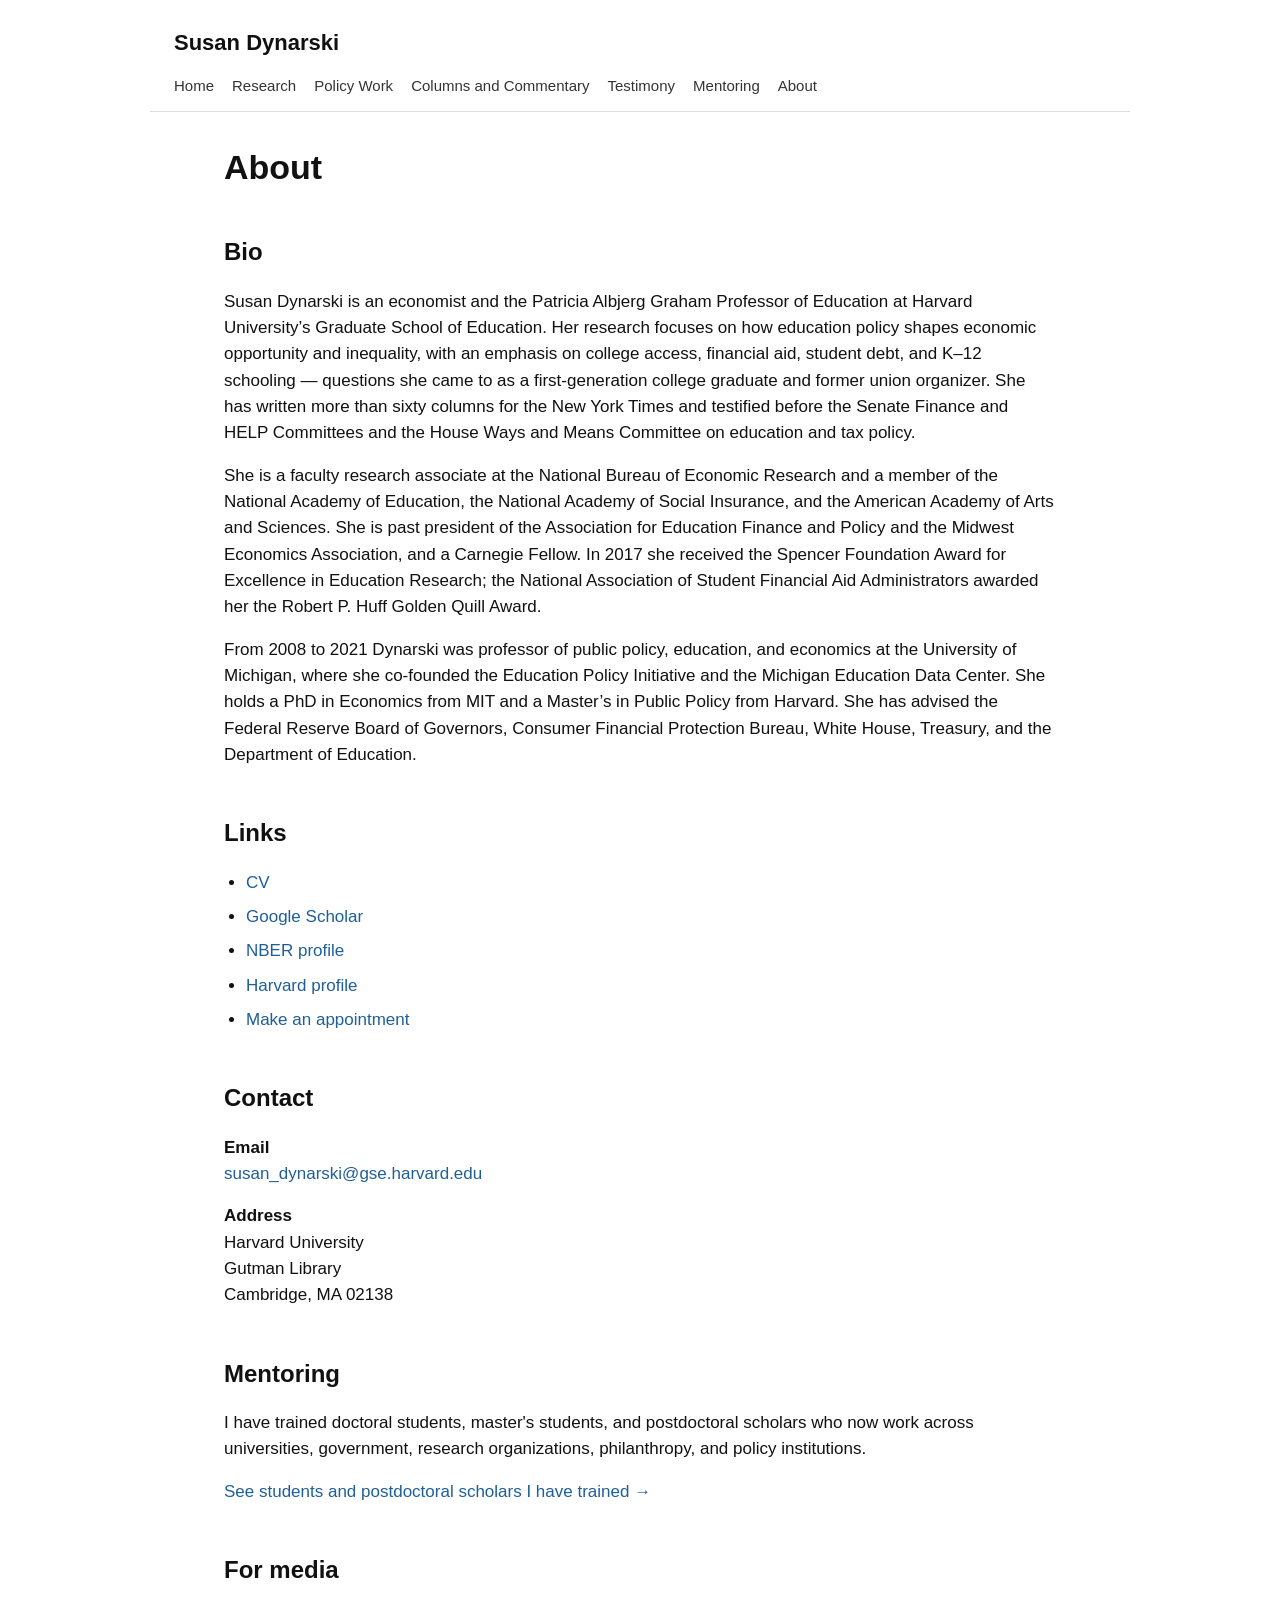
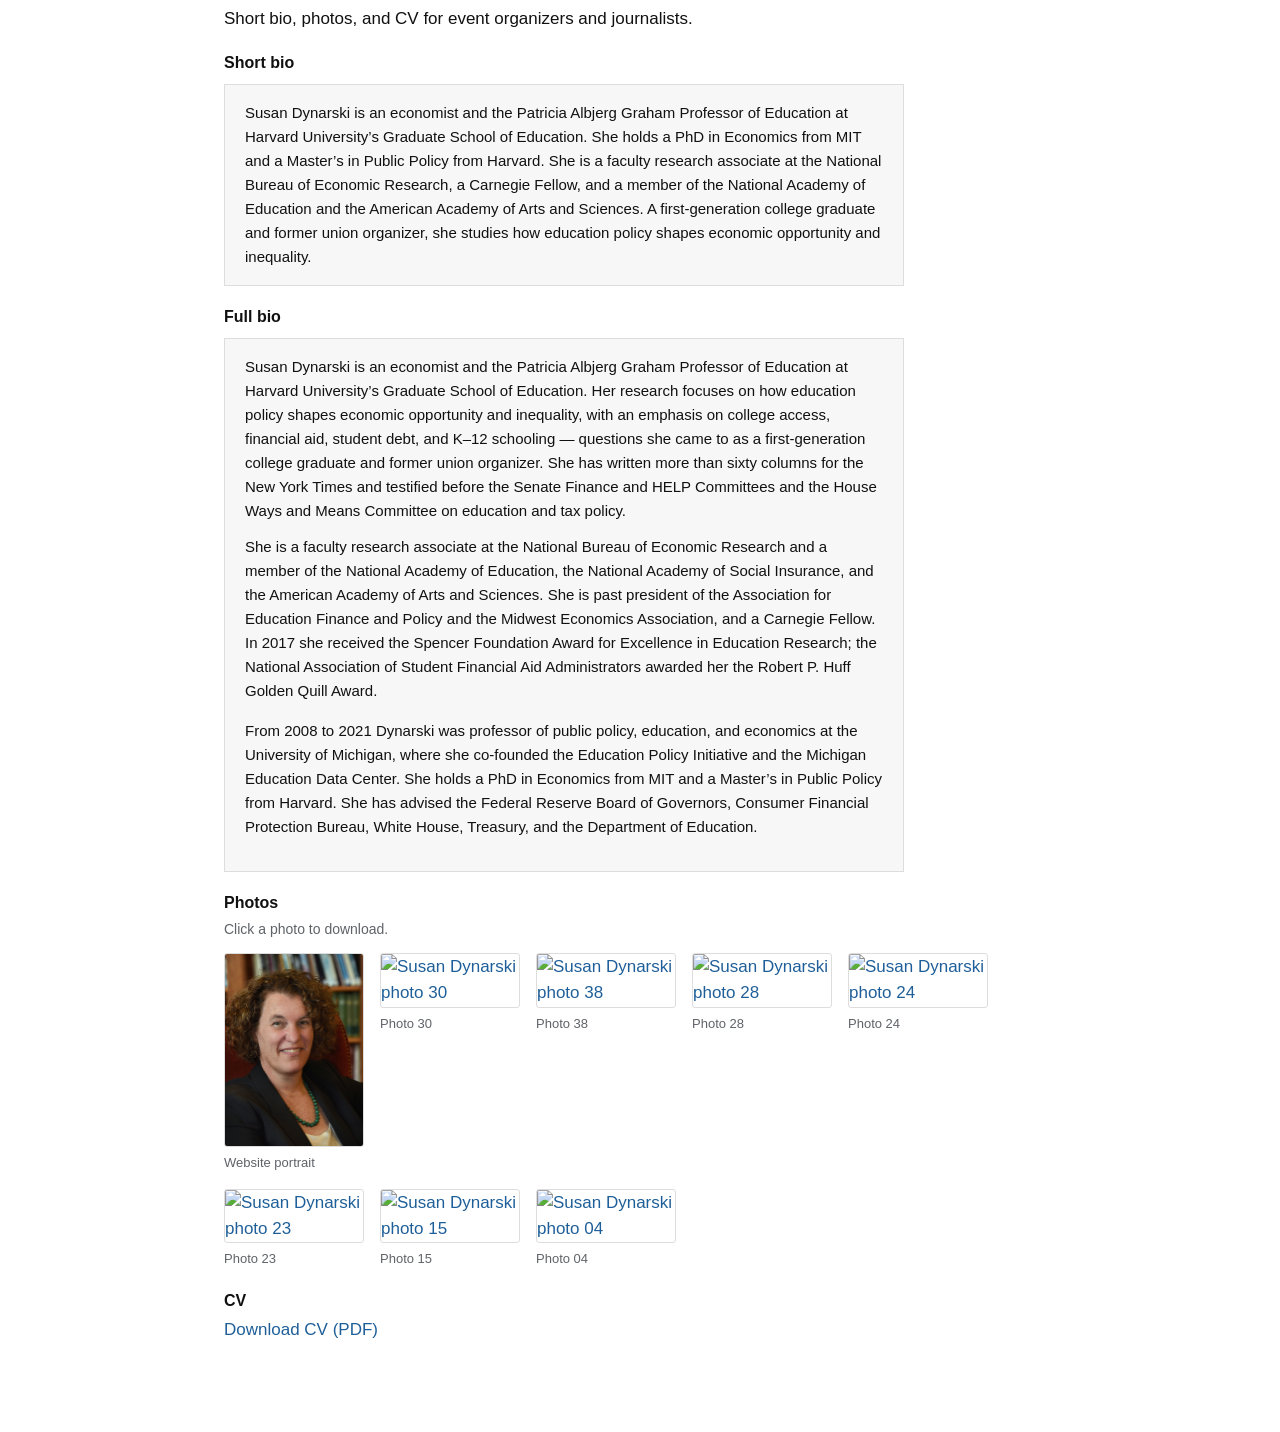
==== about.html @ 1b0fb001 "Add files via upload" ====
<!DOCTYPE html>
<html lang="en">
<head>
<meta charset="utf-8"/>
<meta content="width=device-width, initial-scale=1" name="viewport"/>
<title>About | Susan Dynarski</title>
<link href="assets/css/styles.css" rel="stylesheet"/>
<style>
.bio-box {
  background: var(--soft, #f7f7f7);
  border: 1px solid var(--border, #ddd);
  padding: 16px 20px;
  font-size: 15px;
  line-height: 1.6;
  max-width: 680px;
  margin: 10px 0 0;
}
.photo-grid {
  display: flex;
  flex-wrap: wrap;
  gap: 16px;
  margin-top: 12px;
}
.photo-item {
  display: flex;
  flex-direction: column;
  align-items: flex-start;
  gap: 6px;
}
.photo-item a img {
  display: block;
  width: 140px;
  border: 1px solid var(--border, #ddd);
  border-radius: 3px;
}
.photo-item a img:hover { opacity: .85; }
.photo-caption {
  font-size: 13px;
  color: var(--muted, #5f6368);
}
</style>
</head>
<body>
<header class="site-header">
<div class="site-title"><a href="index.html">Susan Dynarski</a></div>
<nav aria-label="Main navigation" class="site-nav">
<a href="index.html">Home</a>
<a href="research.html">Research</a>
<a href="policy-work.html">Policy Work</a>
<a href="columns-commentary.html">Columns and Commentary</a>
<a href="testimony.html">Testimony</a>
<a href="mentoring.html">Mentoring</a>
<a href="about.html">About</a>
</nav>
</header>
<main class="page-content">
<header class="page-header">
<h1>About</h1>
</header>

<section class="about-block">
<h2>Bio</h2>
<p>Susan Dynarski is an economist and the Patricia Albjerg Graham Professor of Education at Harvard University&#8217;s Graduate School of Education. Her research focuses on how education policy shapes economic opportunity and inequality, with an emphasis on college access, financial aid, student debt, and K&#8211;12 schooling &#8212; questions she came to as a first-generation college graduate and former union organizer. She has written more than sixty columns for the New York Times and testified before the Senate Finance and HELP Committees and the House Ways and Means Committee on education and tax policy.</p>
<p>She is a faculty research associate at the National Bureau of Economic Research and a member of the National Academy of Education, the National Academy of Social Insurance, and the American Academy of Arts and Sciences. She is past president of the Association for Education Finance and Policy and the Midwest Economics Association, and a Carnegie Fellow. In 2017 she received the Spencer Foundation Award for Excellence in Education Research; the National Association of Student Financial Aid Administrators awarded her the Robert P. Huff Golden Quill Award.</p>
<p>From 2008 to 2021 Dynarski was professor of public policy, education, and economics at the University of Michigan, where she co-founded the Education Policy Initiative and the Michigan Education Data Center. She holds a PhD in Economics from MIT and a Master&#8217;s in Public Policy from Harvard. She has advised the Federal Reserve Board of Governors, Consumer Financial Protection Bureau, White House, Treasury, and the Department of Education.</p>
</section>

<section class="about-block">
<h2>Links</h2>
<ul class="link-list">
<li><a href="https://drive.google.com/file/d/1HPMUhIBD-CAKgwLNjorE9fPvN6MfXBRu/view?usp=sharing">CV</a></li>
<li><a href="https://scholar.google.com/citations?user=nLR_FUYAAAAJ&amp;hl=en">Google Scholar</a></li>
<li><a href="https://www.nber.org/people/susan_dynarski">NBER profile</a></li>
<li><a href="https://www.gse.harvard.edu/directory/faculty/susan-dynarski">Harvard profile</a></li>
<li><a href="https://calendly.com/prof_susan_dynarski">Make an appointment</a></li>
</ul>
</section>

<section class="about-block">
<h2>Contact</h2>
<p><strong>Email</strong><br/>
<a href="mailto:susan_dynarski@gse.harvard.edu">susan_dynarski@gse.harvard.edu</a></p>
<p><strong>Address</strong><br/>
Harvard University<br/>
Gutman Library<br/>
Cambridge, MA 02138</p>
</section>

<section class="about-block">
<h2>Mentoring</h2>
<p>I have trained doctoral students, master's students, and postdoctoral scholars who now work across universities, government, research organizations, philanthropy, and policy institutions.</p>
<p><a href="mentoring.html">See students and postdoctoral scholars I have trained →</a></p>
</section>

<section class="about-block">
<h2>For media</h2>
<p>Short bio, photos, and CV for event organizers and journalists.</p>

<h3 style="font-size: 16px; margin: 20px 0 6px;">Short bio</h3>
<div class="bio-box">Susan Dynarski is an economist and the Patricia Albjerg Graham Professor of Education at Harvard University&#8217;s Graduate School of Education. She holds a PhD in Economics from MIT and a Master&#8217;s in Public Policy from Harvard. She is a faculty research associate at the National Bureau of Economic Research, a Carnegie Fellow, and a member of the National Academy of Education and the American Academy of Arts and Sciences. A first-generation college graduate and former union organizer, she studies how education policy shapes economic opportunity and inequality.</div>

<h3 style="font-size: 16px; margin: 20px 0 6px;">Full bio</h3>
<div class="bio-box"><p style="margin:0 0 12px">Susan Dynarski is an economist and the Patricia Albjerg Graham Professor of Education at Harvard University&#8217;s Graduate School of Education. Her research focuses on how education policy shapes economic opportunity and inequality, with an emphasis on college access, financial aid, student debt, and K&#8211;12 schooling &#8212; questions she came to as a first-generation college graduate and former union organizer. She has written more than sixty columns for the New York Times and testified before the Senate Finance and HELP Committees and the House Ways and Means Committee on education and tax policy.</p>
<p>She is a faculty research associate at the National Bureau of Economic Research and a member of the National Academy of Education, the National Academy of Social Insurance, and the American Academy of Arts and Sciences. She is past president of the Association for Education Finance and Policy and the Midwest Economics Association, and a Carnegie Fellow. In 2017 she received the Spencer Foundation Award for Excellence in Education Research; the National Association of Student Financial Aid Administrators awarded her the Robert P. Huff Golden Quill Award.</p>
<p>From 2008 to 2021 Dynarski was professor of public policy, education, and economics at the University of Michigan, where she co-founded the Education Policy Initiative and the Michigan Education Data Center. She holds a PhD in Economics from MIT and a Master&#8217;s in Public Policy from Harvard. She has advised the Federal Reserve Board of Governors, Consumer Financial Protection Bureau, White House, Treasury, and the Department of Education.</p></div>

<h3 style="font-size: 16px; margin: 20px 0 6px;">Photos</h3>
<p style="font-size: 14px; color: var(--muted, #5f6368); margin-bottom: 12px;">Click a photo to download.</p>
<div class="photo-grid">
<div class="photo-item">
  <a href="susan-dynarski-portrait.jpg" download="susan-dynarski-portrait.jpg">
    <img src="susan-dynarski-portrait.jpg" alt="Susan Dynarski portrait"/>
  </a>
  <span class="photo-caption">Website portrait</span>
</div>
<div class="photo-item">
  <a href="assets/photos/Prof.Susan%20Dynarski%20-%2030.jpg" download="Prof.Susan Dynarski - 30.jpg">
    <img src="assets/photos/Prof.Susan%20Dynarski%20-%2030.jpg" alt="Susan Dynarski photo 30"/>
  </a>
  <span class="photo-caption">Photo 30</span>
</div>
<div class="photo-item">
  <a href="assets/photos/Prof.Susan%20Dynarski%20-%2038.jpg" download="Prof.Susan Dynarski - 38.jpg">
    <img src="assets/photos/Prof.Susan%20Dynarski%20-%2038.jpg" alt="Susan Dynarski photo 38"/>
  </a>
  <span class="photo-caption">Photo 38</span>
</div>
<div class="photo-item">
  <a href="assets/photos/Prof.Susan%20Dynarski%20-%2028.jpg" download="Prof.Susan Dynarski - 28.jpg">
    <img src="assets/photos/Prof.Susan%20Dynarski%20-%2028.jpg" alt="Susan Dynarski photo 28"/>
  </a>
  <span class="photo-caption">Photo 28</span>
</div>
<div class="photo-item">
  <a href="assets/photos/Prof.Susan%20Dynarski%20-%2024.jpg" download="Prof.Susan Dynarski - 24.jpg">
    <img src="assets/photos/Prof.Susan%20Dynarski%20-%2024.jpg" alt="Susan Dynarski photo 24"/>
  </a>
  <span class="photo-caption">Photo 24</span>
</div>
<div class="photo-item">
  <a href="assets/photos/Prof.Susan%20Dynarski%20-%2023.jpg" download="Prof.Susan Dynarski - 23.jpg">
    <img src="assets/photos/Prof.Susan%20Dynarski%20-%2023.jpg" alt="Susan Dynarski photo 23"/>
  </a>
  <span class="photo-caption">Photo 23</span>
</div>
<div class="photo-item">
  <a href="assets/photos/Prof.Susan%20Dynarski%20-%2015.jpg" download="Prof.Susan Dynarski - 15.jpg">
    <img src="assets/photos/Prof.Susan%20Dynarski%20-%2015.jpg" alt="Susan Dynarski photo 15"/>
  </a>
  <span class="photo-caption">Photo 15</span>
</div>
<div class="photo-item">
  <a href="assets/photos/Prof.Susan%20Dynarski%20-%2004.jpg" download="Prof.Susan Dynarski - 04.jpg">
    <img src="assets/photos/Prof.Susan%20Dynarski%20-%2004.jpg" alt="Susan Dynarski photo 04"/>
  </a>
  <span class="photo-caption">Photo 04</span>
</div>
</div>

<h3 style="font-size: 16px; margin: 20px 0 6px;">CV</h3>
<p><a href="https://drive.google.com/file/d/1HPMUhIBD-CAKgwLNjorE9fPvN6MfXBRu/view?usp=sharing">Download CV (PDF)</a></p>
</section>

</main>
</body>
</html>
---- assets/css/styles.css ----
:root {
  --text: #111111;
  --muted: #5f6368;
  --link: #1f5f99;
  --border: #dddddd;
  --soft: #f7f7f7;
}
* { box-sizing: border-box; }
body {
  margin: 0;
  color: var(--text);
  font-family: -apple-system, BlinkMacSystemFont, "Segoe UI", Roboto, Helvetica, Arial, sans-serif;
  font-size: 17px;
  line-height: 1.55;
  background: #ffffff;
}
a { color: var(--link); text-decoration: none; }
a:hover, a:focus { text-decoration: underline; }
.site-header {
  max-width: 980px;
  margin: 0 auto;
  padding: 26px 24px 14px;
  border-bottom: 1px solid var(--border);
}
.site-title { font-size: 22px; font-weight: 600; margin-bottom: 14px; }
.site-title a { color: var(--text); }
.site-nav { display: flex; flex-wrap: wrap; gap: 8px 18px; font-size: 15px; }
.site-nav a { color: #333333; }
.page-content {
  max-width: 880px;
  margin: 0 auto;
  padding: 36px 24px 72px;
}
.page-header { margin-bottom: 34px; }
h1 { font-size: 34px; line-height: 1.15; margin: 0 0 14px; font-weight: 650; }
h2 { font-size: 24px; margin: 42px 0 18px; padding-top: 4px; font-weight: 650; }
h3 { font-size: 18px; line-height: 1.35; margin: 0 0 4px; font-weight: 600; }
p { margin: 0 0 16px; }
.intro, .page-intro { color: var(--muted); max-width: 760px; }
.item { margin: 0 0 22px; }
.item.featured-resource, .pullout {
  background: var(--soft);
  border-left: 4px solid var(--border);
  padding: 16px 18px;
  margin: 24px 0 26px;
}
.pullout h3 { margin-bottom: 8px; }
.pullout p:last-child { margin-bottom: 0; }
.meta { color: var(--muted); font-size: 15px; }
ul.link-list { margin: 10px 0 0 22px; padding: 0; }
ul.link-list li { margin: 8px 0; }
.about-block { margin-top: 34px; }
@media (max-width: 640px) {
  body { font-size: 16px; }
  .site-header, .page-content { padding-left: 18px; padding-right: 18px; }
  h1 { font-size: 30px; }
  h2 { font-size: 22px; }
}

.dated-list { margin-top: 18px; }
.dated-entry {
  display: grid;
  grid-template-columns: 86px 1fr;
  gap: 20px;
  margin: 0 0 22px;
}
.dated-year { color: var(--muted); font-size: 15px; padding-top: 2px; }
.dated-body h3 { margin-bottom: 3px; }
@media (max-width: 640px) {
  .dated-entry { grid-template-columns: 1fr; gap: 2px; margin-bottom: 24px; }
  .dated-year { font-weight: 600; }
}

.home-layout {
  display: flex;
  gap: 48px;
  align-items: flex-start;
  margin-bottom: 48px;
}
.home-text { flex: 1; min-width: 0; }
.home-photo { flex-shrink: 0; width: 200px; }
.home-photo img { width: 100%; display: block; border-radius: 3px; }
.home-links {
  list-style: none;
  padding: 0;
  margin: 20px 0 0;
  display: flex;
  flex-wrap: wrap;
  gap: 8px 24px;
  font-size: 16px;
}
@media (max-width: 640px) {
  .home-layout { flex-direction: column-reverse; gap: 20px; }
  .home-photo { width: 140px; }
}

.paper { padding: 0 0 22px; margin: 0 0 22px; border-bottom: 1px solid #e8e8e4; }
.paper:last-child { border-bottom: none; padding-bottom: 0; }
.bucket-note { color: var(--muted); font-size: 15px; max-width: 760px; margin: 0 0 22px; }
.desc { font-size: 16px; max-width: 760px; margin-bottom: 8px; }
.links { font-size: 14px; color: var(--muted); margin-top: 6px; }
.links a { color: var(--link); }

.section-note { color: var(--muted); font-size: 16px; max-width: 760px; margin-bottom: 8px; }
.site-footer { border-top: 1px solid #ddd; margin-top: 40px; padding-top: 18px; color: var(--muted); font-size: 14px; }

.testimony-list { margin-top: 1.5rem; }
.testimony-item { margin-bottom: 1.5rem; padding-bottom: 1.5rem; border-bottom: 1px solid #ddd; }
.testimony-item:last-child { border-bottom: none; }
.testimony-item .year { font-weight: 600; display: inline-block; min-width: 3.5rem; }
.testimony-item .title { display: inline; }
.testimony-links { margin-top: .25rem; margin-left: 3.75rem; font-size: .92rem; }
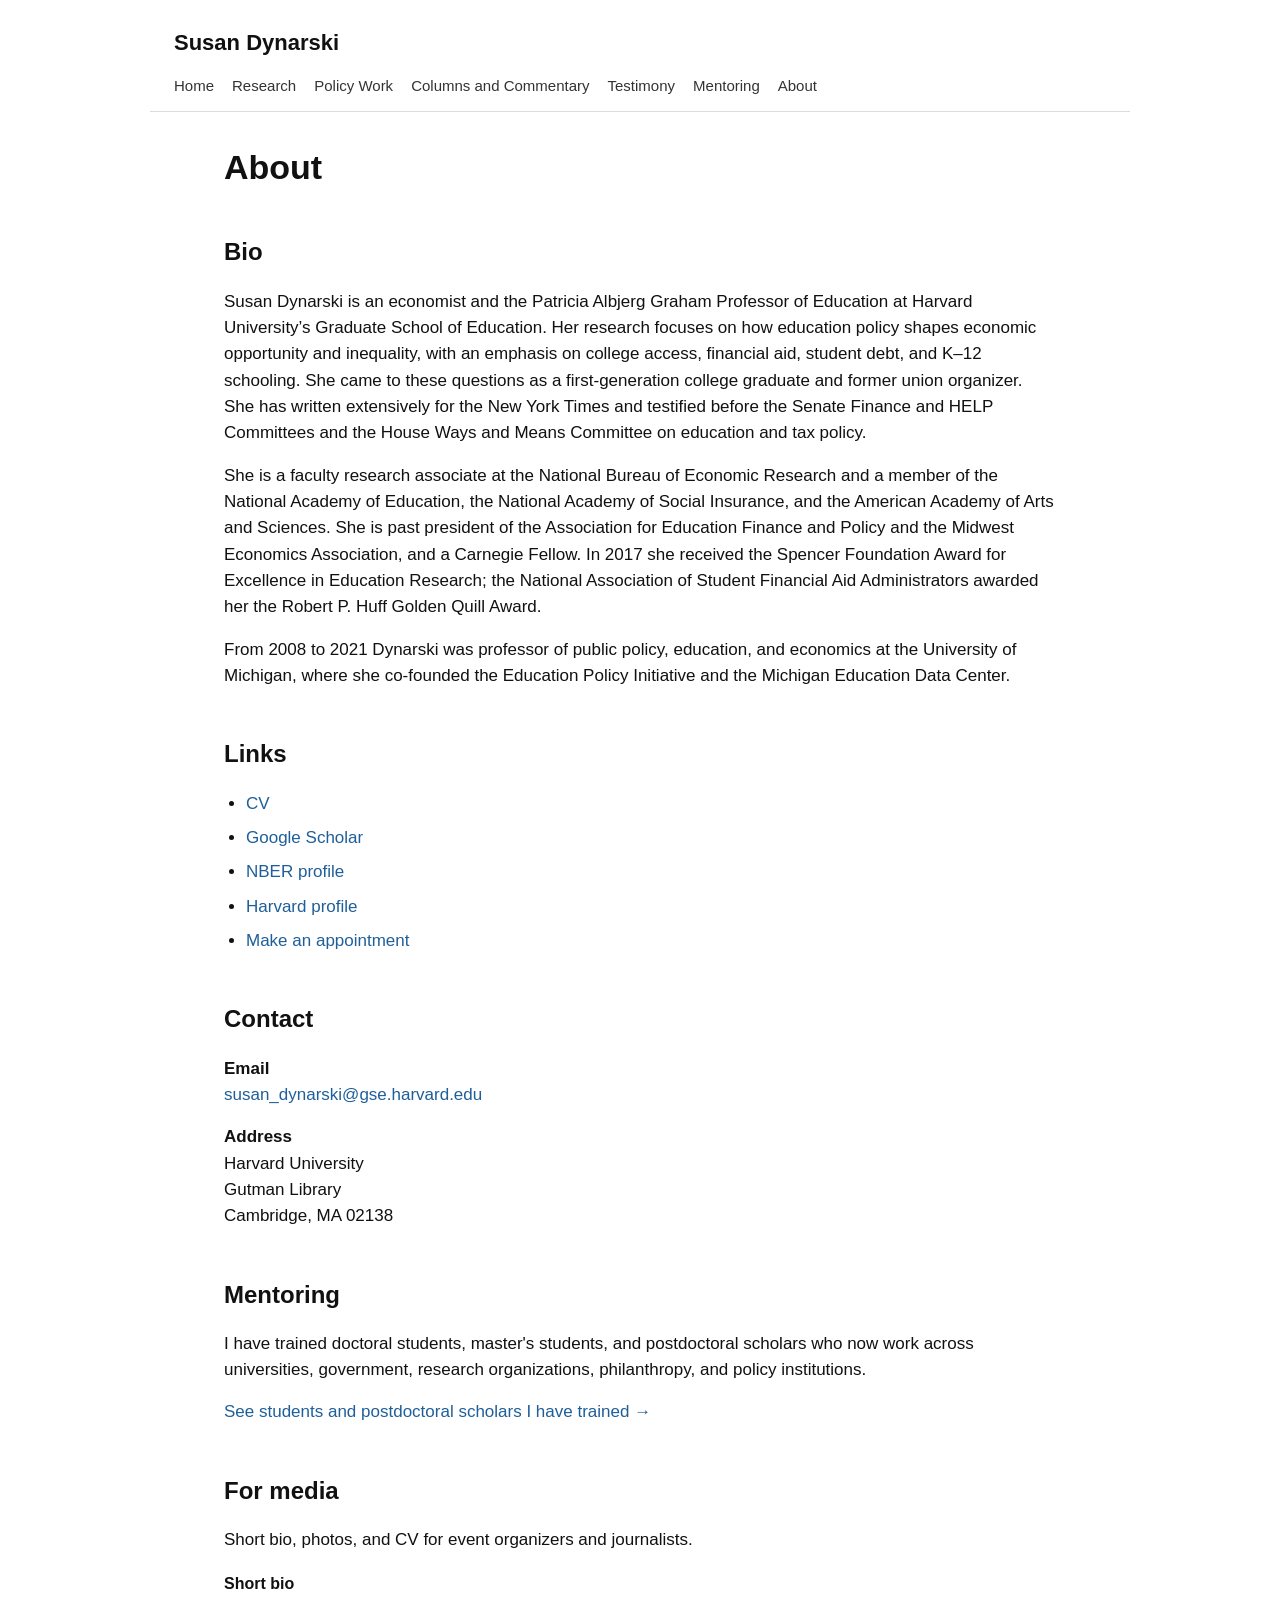
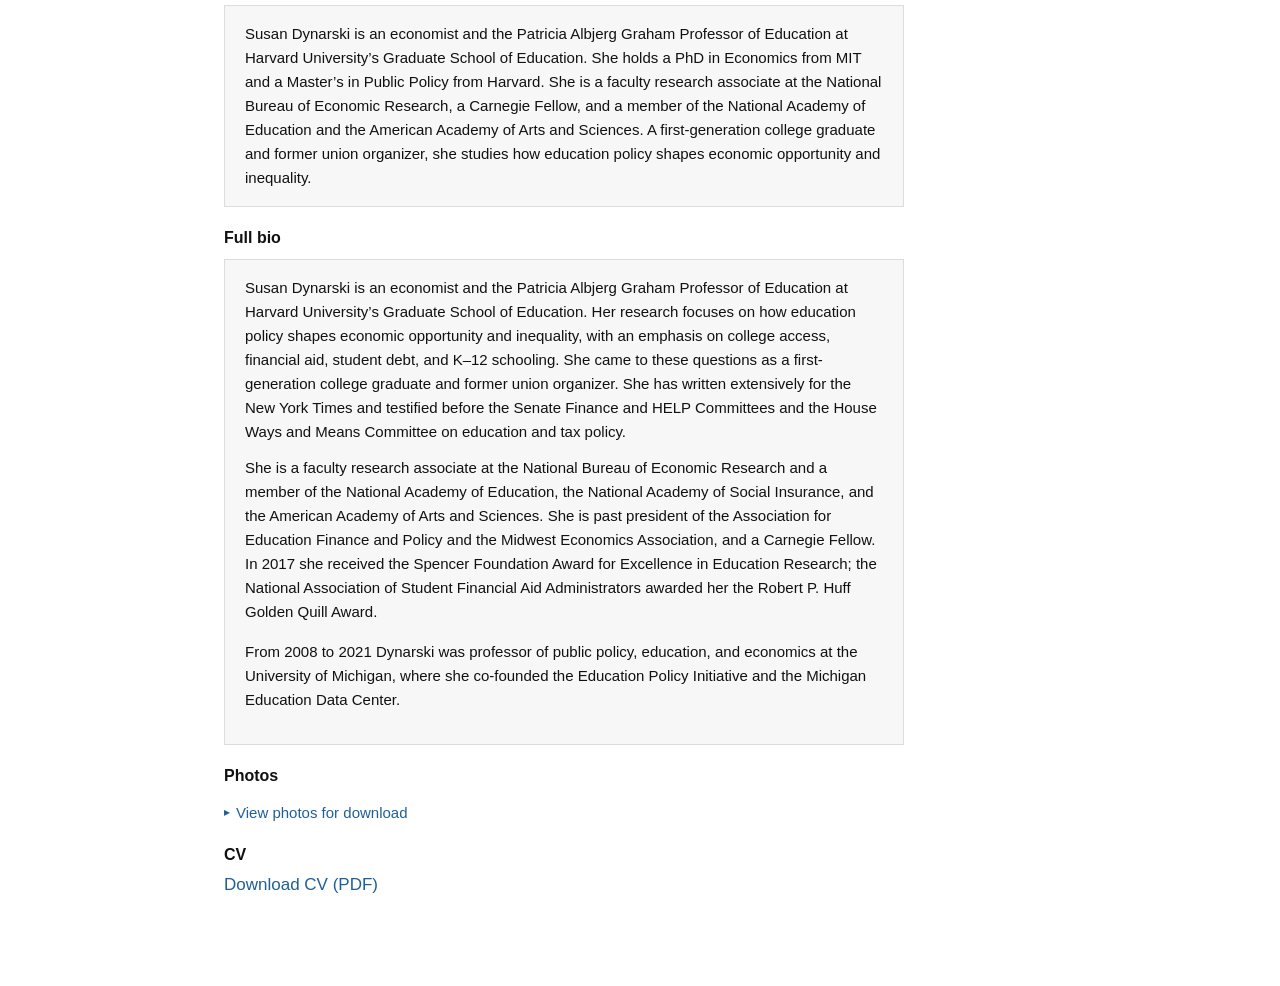
==== commit 73489a07: "Add files via upload" ====
--- a/about.html
+++ b/about.html
@@ -7,37 +7,56 @@
 <link href="assets/css/styles.css" rel="stylesheet"/>
 <style>
 .bio-box {
-  background: var(--soft, #f7f7f7);
-  border: 1px solid var(--border, #ddd);
-  padding: 16px 20px;
-  font-size: 15px;
-  line-height: 1.6;
-  max-width: 680px;
-  margin: 10px 0 0;
+ background: var(--soft, #f7f7f7);
+ border: 1px solid var(--border, #ddd);
+ padding: 16px 20px;
+ font-size: 15px;
+ line-height: 1.6;
+ max-width: 680px;
+ margin: 10px 0 0;
 }
 .photo-grid {
-  display: flex;
-  flex-wrap: wrap;
-  gap: 16px;
-  margin-top: 12px;
+ display: flex;
+ flex-wrap: wrap;
+ gap: 16px;
+ margin-top: 12px;
 }
 .photo-item {
-  display: flex;
-  flex-direction: column;
-  align-items: flex-start;
-  gap: 6px;
+ display: flex;
+ flex-direction: column;
+ align-items: flex-start;
+ gap: 6px;
 }
 .photo-item a img {
-  display: block;
-  width: 140px;
-  border: 1px solid var(--border, #ddd);
-  border-radius: 3px;
+ display: block;
+ width: 140px;
+ border: 1px solid var(--border, #ddd);
+ border-radius: 3px;
 }
 .photo-item a img:hover { opacity: .85; }
 .photo-caption {
-  font-size: 13px;
-  color: var(--muted, #5f6368);
+ font-size: 13px;
+ color: var(--muted, #5f6368);
 }
+
+details { margin-top: 12px; }
+details summary {
+  font-size: 15px;
+  color: var(--link, #1f5f99);
+  cursor: pointer;
+  list-style: none;
+  display: inline-flex;
+  align-items: center;
+  gap: 6px;
+}
+details summary::-webkit-details-marker { display: none; }
+details summary::before {
+  content: '▸';
+  font-size: 12px;
+  transition: transform 0.15s;
+}
+details[open] summary::before { transform: rotate(90deg); }
+details .photo-grid { margin-top: 14px; }
 </style>
 </head>
 <body>
@@ -60,9 +79,9 @@
 
 <section class="about-block">
 <h2>Bio</h2>
-<p>Susan Dynarski is an economist and the Patricia Albjerg Graham Professor of Education at Harvard University&#8217;s Graduate School of Education. Her research focuses on how education policy shapes economic opportunity and inequality, with an emphasis on college access, financial aid, student debt, and K&#8211;12 schooling &#8212; questions she came to as a first-generation college graduate and former union organizer. She has written more than sixty columns for the New York Times and testified before the Senate Finance and HELP Committees and the House Ways and Means Committee on education and tax policy.</p>
-<p>She is a faculty research associate at the National Bureau of Economic Research and a member of the National Academy of Education, the National Academy of Social Insurance, and the American Academy of Arts and Sciences. She is past president of the Association for Education Finance and Policy and the Midwest Economics Association, and a Carnegie Fellow. In 2017 she received the Spencer Foundation Award for Excellence in Education Research; the National Association of Student Financial Aid Administrators awarded her the Robert P. Huff Golden Quill Award.</p>
-<p>From 2008 to 2021 Dynarski was professor of public policy, education, and economics at the University of Michigan, where she co-founded the Education Policy Initiative and the Michigan Education Data Center. She holds a PhD in Economics from MIT and a Master&#8217;s in Public Policy from Harvard. She has advised the Federal Reserve Board of Governors, Consumer Financial Protection Bureau, White House, Treasury, and the Department of Education.</p>
+<p>Susan Dynarski is an economist and the Patricia Albjerg Graham Professor of Education at Harvard University&#8217;s Graduate School of Education. Her research focuses on how education policy shapes economic opportunity and inequality, with an emphasis on college access, financial aid, student debt, and K&#8211;12 schooling. She came to these questions as a first-generation college graduate and former union organizer. She has written extensively for the New York Times and testified before the Senate Finance and HELP Committees and the House Ways and Means Committee on education and tax policy.</p>
+<p>She is a faculty research associate at the National Bureau of Economic Research and a member of the National Academy of Education, the National Academy of Social Insurance, and the American Academy of Arts and Sciences. She is past president of the Association for Education Finance and Policy and the Midwest Economics Association, and a Carnegie Fellow. In 2017 she received the Spencer Foundation Award for Excellence in Education Research; the National Association of Student Financial Aid Administrators awarded her the Robert P. Huff Golden Quill Award. </p>
+<p>From 2008 to 2021 Dynarski was professor of public policy, education, and economics at the University of Michigan, where she co-founded the Education Policy Initiative and the Michigan Education Data Center. </p>
 </section>
 
 <section class="about-block">
@@ -100,62 +119,65 @@
 <div class="bio-box">Susan Dynarski is an economist and the Patricia Albjerg Graham Professor of Education at Harvard University&#8217;s Graduate School of Education. She holds a PhD in Economics from MIT and a Master&#8217;s in Public Policy from Harvard. She is a faculty research associate at the National Bureau of Economic Research, a Carnegie Fellow, and a member of the National Academy of Education and the American Academy of Arts and Sciences. A first-generation college graduate and former union organizer, she studies how education policy shapes economic opportunity and inequality.</div>
 
 <h3 style="font-size: 16px; margin: 20px 0 6px;">Full bio</h3>
-<div class="bio-box"><p style="margin:0 0 12px">Susan Dynarski is an economist and the Patricia Albjerg Graham Professor of Education at Harvard University&#8217;s Graduate School of Education. Her research focuses on how education policy shapes economic opportunity and inequality, with an emphasis on college access, financial aid, student debt, and K&#8211;12 schooling &#8212; questions she came to as a first-generation college graduate and former union organizer. She has written more than sixty columns for the New York Times and testified before the Senate Finance and HELP Committees and the House Ways and Means Committee on education and tax policy.</p>
-<p>She is a faculty research associate at the National Bureau of Economic Research and a member of the National Academy of Education, the National Academy of Social Insurance, and the American Academy of Arts and Sciences. She is past president of the Association for Education Finance and Policy and the Midwest Economics Association, and a Carnegie Fellow. In 2017 she received the Spencer Foundation Award for Excellence in Education Research; the National Association of Student Financial Aid Administrators awarded her the Robert P. Huff Golden Quill Award.</p>
-<p>From 2008 to 2021 Dynarski was professor of public policy, education, and economics at the University of Michigan, where she co-founded the Education Policy Initiative and the Michigan Education Data Center. She holds a PhD in Economics from MIT and a Master&#8217;s in Public Policy from Harvard. She has advised the Federal Reserve Board of Governors, Consumer Financial Protection Bureau, White House, Treasury, and the Department of Education.</p></div>
+<div class="bio-box"><p style="margin:0 0 12px">Susan Dynarski is an economist and the Patricia Albjerg Graham Professor of Education at Harvard University&#8217;s Graduate School of Education. Her research focuses on how education policy shapes economic opportunity and inequality, with an emphasis on college access, financial aid, student debt, and K&#8211;12 schooling. She came to these questions as a first-generation college graduate and former union organizer. She has written extensively for the New York Times and testified before the Senate Finance and HELP Committees and the House Ways and Means Committee on education and tax policy.</p>
+<p>She is a faculty research associate at the National Bureau of Economic Research and a member of the National Academy of Education, the National Academy of Social Insurance, and the American Academy of Arts and Sciences. She is past president of the Association for Education Finance and Policy and the Midwest Economics Association, and a Carnegie Fellow. In 2017 she received the Spencer Foundation Award for Excellence in Education Research; the National Association of Student Financial Aid Administrators awarded her the Robert P. Huff Golden Quill Award. </p>
+<p>From 2008 to 2021 Dynarski was professor of public policy, education, and economics at the University of Michigan, where she co-founded the Education Policy Initiative and the Michigan Education Data Center. </p></div>
 
 <h3 style="font-size: 16px; margin: 20px 0 6px;">Photos</h3>
-<p style="font-size: 14px; color: var(--muted, #5f6368); margin-bottom: 12px;">Click a photo to download.</p>
+<details>
+<summary>View photos for download</summary>
+<p style="font-size: 14px; color: var(--muted, #5f6368); margin: 10px 0 12px;">Click a photo to download.</p>
 <div class="photo-grid">
 <div class="photo-item">
-  <a href="susan-dynarski-portrait.jpg" download="susan-dynarski-portrait.jpg">
-    <img src="susan-dynarski-portrait.jpg" alt="Susan Dynarski portrait"/>
-  </a>
-  <span class="photo-caption">Website portrait</span>
+ <a href="susan-dynarski-portrait.jpg" download="susan-dynarski-portrait.jpg">
+  <img src="susan-dynarski-portrait.jpg" alt="Susan Dynarski portrait"/>
+ </a>
+ <span class="photo-caption">Website portrait</span>
 </div>
 <div class="photo-item">
-  <a href="assets/photos/Prof.Susan%20Dynarski%20-%2030.jpg" download="Prof.Susan Dynarski - 30.jpg">
-    <img src="assets/photos/Prof.Susan%20Dynarski%20-%2030.jpg" alt="Susan Dynarski photo 30"/>
-  </a>
-  <span class="photo-caption">Photo 30</span>
+ <a href="assets/photos/Prof.Susan%20Dynarski%20-%2030.jpg" download="Prof.Susan Dynarski - 30.jpg">
+  <img src="assets/photos/Prof.Susan%20Dynarski%20-%2030.jpg" alt="Susan Dynarski photo 30"/>
+ </a>
+ <span class="photo-caption">Photo 30</span>
 </div>
 <div class="photo-item">
-  <a href="assets/photos/Prof.Susan%20Dynarski%20-%2038.jpg" download="Prof.Susan Dynarski - 38.jpg">
-    <img src="assets/photos/Prof.Susan%20Dynarski%20-%2038.jpg" alt="Susan Dynarski photo 38"/>
-  </a>
-  <span class="photo-caption">Photo 38</span>
+ <a href="assets/photos/Prof.Susan%20Dynarski%20-%2038.jpg" download="Prof.Susan Dynarski - 38.jpg">
+  <img src="assets/photos/Prof.Susan%20Dynarski%20-%2038.jpg" alt="Susan Dynarski photo 38"/>
+ </a>
+ <span class="photo-caption">Photo 38</span>
 </div>
 <div class="photo-item">
-  <a href="assets/photos/Prof.Susan%20Dynarski%20-%2028.jpg" download="Prof.Susan Dynarski - 28.jpg">
-    <img src="assets/photos/Prof.Susan%20Dynarski%20-%2028.jpg" alt="Susan Dynarski photo 28"/>
-  </a>
-  <span class="photo-caption">Photo 28</span>
+ <a href="assets/photos/Prof.Susan%20Dynarski%20-%2028.jpg" download="Prof.Susan Dynarski - 28.jpg">
+  <img src="assets/photos/Prof.Susan%20Dynarski%20-%2028.jpg" alt="Susan Dynarski photo 28"/>
+ </a>
+ <span class="photo-caption">Photo 28</span>
 </div>
 <div class="photo-item">
-  <a href="assets/photos/Prof.Susan%20Dynarski%20-%2024.jpg" download="Prof.Susan Dynarski - 24.jpg">
-    <img src="assets/photos/Prof.Susan%20Dynarski%20-%2024.jpg" alt="Susan Dynarski photo 24"/>
-  </a>
-  <span class="photo-caption">Photo 24</span>
+ <a href="assets/photos/Prof.Susan%20Dynarski%20-%2024.jpg" download="Prof.Susan Dynarski - 24.jpg">
+  <img src="assets/photos/Prof.Susan%20Dynarski%20-%2024.jpg" alt="Susan Dynarski photo 24"/>
+ </a>
+ <span class="photo-caption">Photo 24</span>
 </div>
 <div class="photo-item">
-  <a href="assets/photos/Prof.Susan%20Dynarski%20-%2023.jpg" download="Prof.Susan Dynarski - 23.jpg">
-    <img src="assets/photos/Prof.Susan%20Dynarski%20-%2023.jpg" alt="Susan Dynarski photo 23"/>
-  </a>
-  <span class="photo-caption">Photo 23</span>
+ <a href="assets/photos/Prof.Susan%20Dynarski%20-%2023.jpg" download="Prof.Susan Dynarski - 23.jpg">
+  <img src="assets/photos/Prof.Susan%20Dynarski%20-%2023.jpg" alt="Susan Dynarski photo 23"/>
+ </a>
+ <span class="photo-caption">Photo 23</span>
 </div>
 <div class="photo-item">
-  <a href="assets/photos/Prof.Susan%20Dynarski%20-%2015.jpg" download="Prof.Susan Dynarski - 15.jpg">
-    <img src="assets/photos/Prof.Susan%20Dynarski%20-%2015.jpg" alt="Susan Dynarski photo 15"/>
-  </a>
-  <span class="photo-caption">Photo 15</span>
+ <a href="assets/photos/Prof.Susan%20Dynarski%20-%2015.jpg" download="Prof.Susan Dynarski - 15.jpg">
+  <img src="assets/photos/Prof.Susan%20Dynarski%20-%2015.jpg" alt="Susan Dynarski photo 15"/>
+ </a>
+ <span class="photo-caption">Photo 15</span>
 </div>
 <div class="photo-item">
-  <a href="assets/photos/Prof.Susan%20Dynarski%20-%2004.jpg" download="Prof.Susan Dynarski - 04.jpg">
-    <img src="assets/photos/Prof.Susan%20Dynarski%20-%2004.jpg" alt="Susan Dynarski photo 04"/>
-  </a>
-  <span class="photo-caption">Photo 04</span>
+ <a href="assets/photos/Prof.Susan%20Dynarski%20-%2004.jpg" download="Prof.Susan Dynarski - 04.jpg">
+  <img src="assets/photos/Prof.Susan%20Dynarski%20-%2004.jpg" alt="Susan Dynarski photo 04"/>
+ </a>
+ <span class="photo-caption">Photo 04</span>
 </div>
 </div>
+</details>
 
 <h3 style="font-size: 16px; margin: 20px 0 6px;">CV</h3>
 <p><a href="https://drive.google.com/file/d/1HPMUhIBD-CAKgwLNjorE9fPvN6MfXBRu/view?usp=sharing">Download CV (PDF)</a></p>
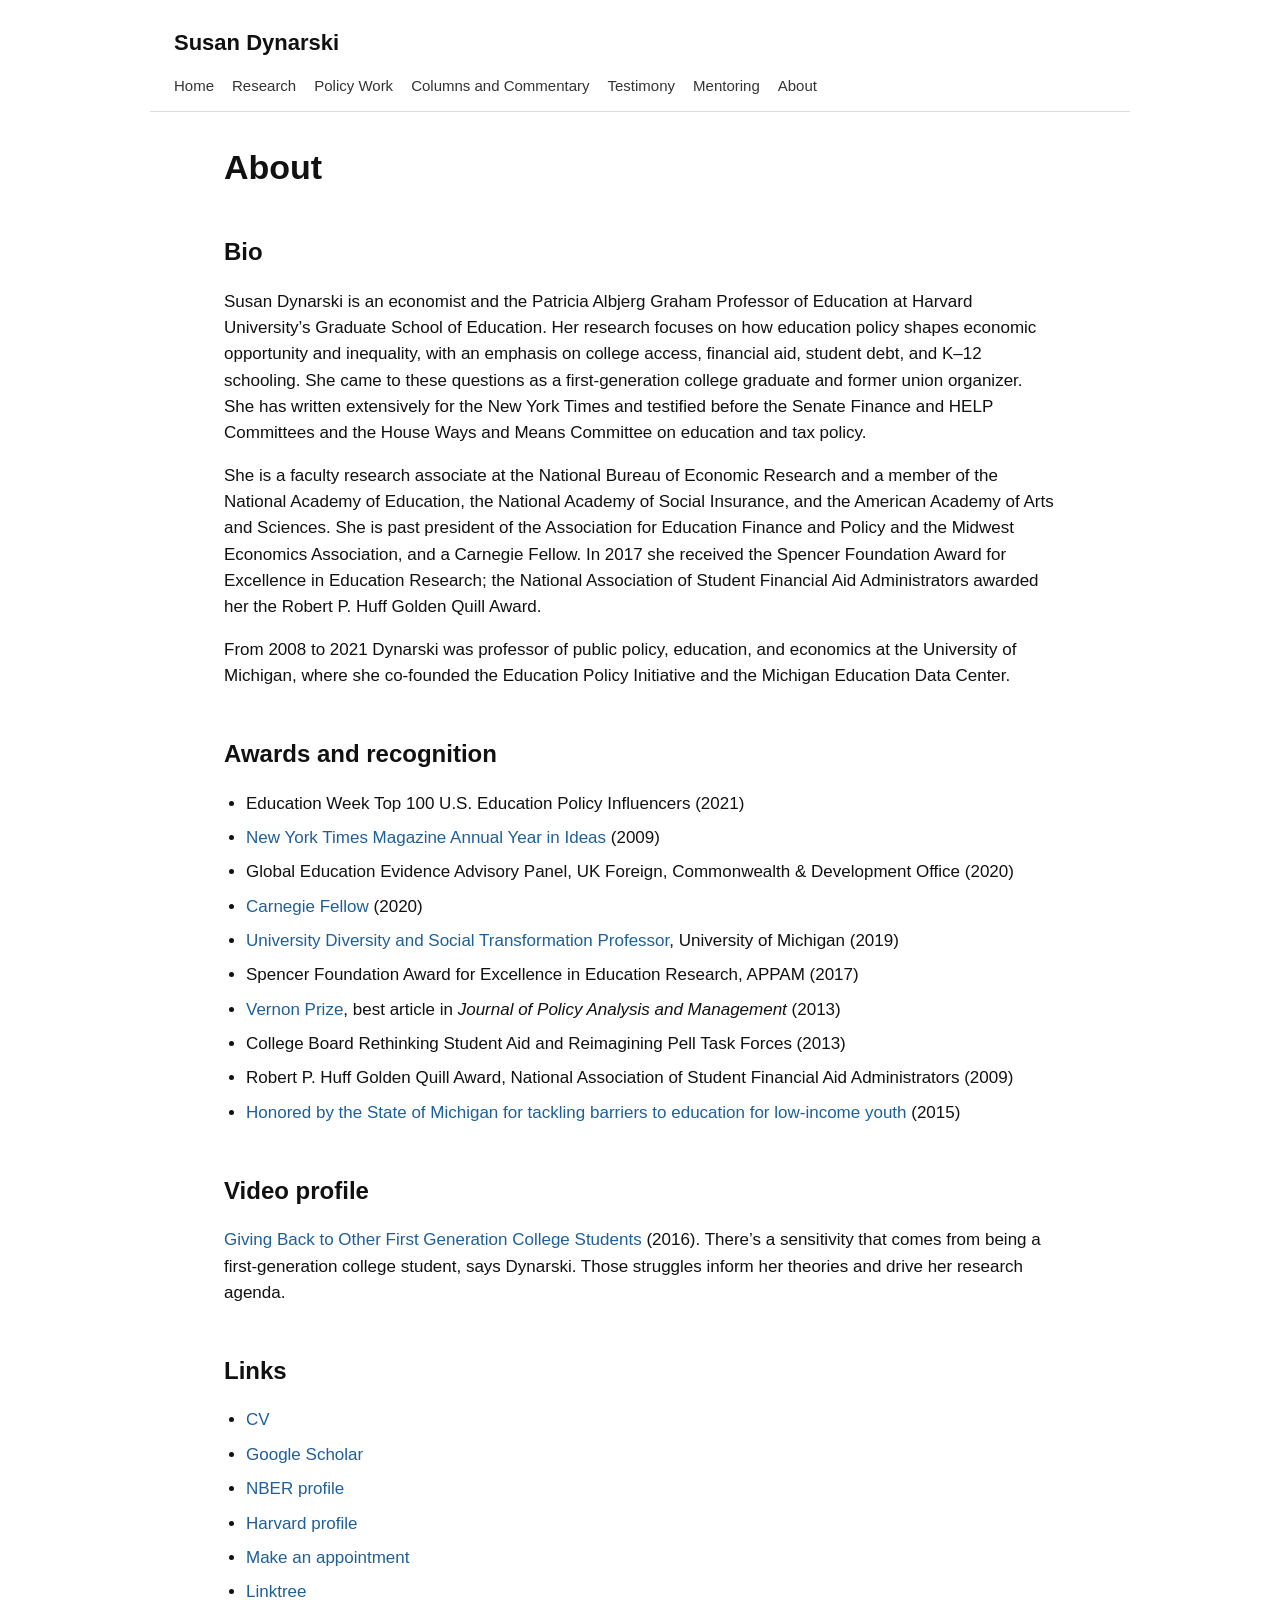
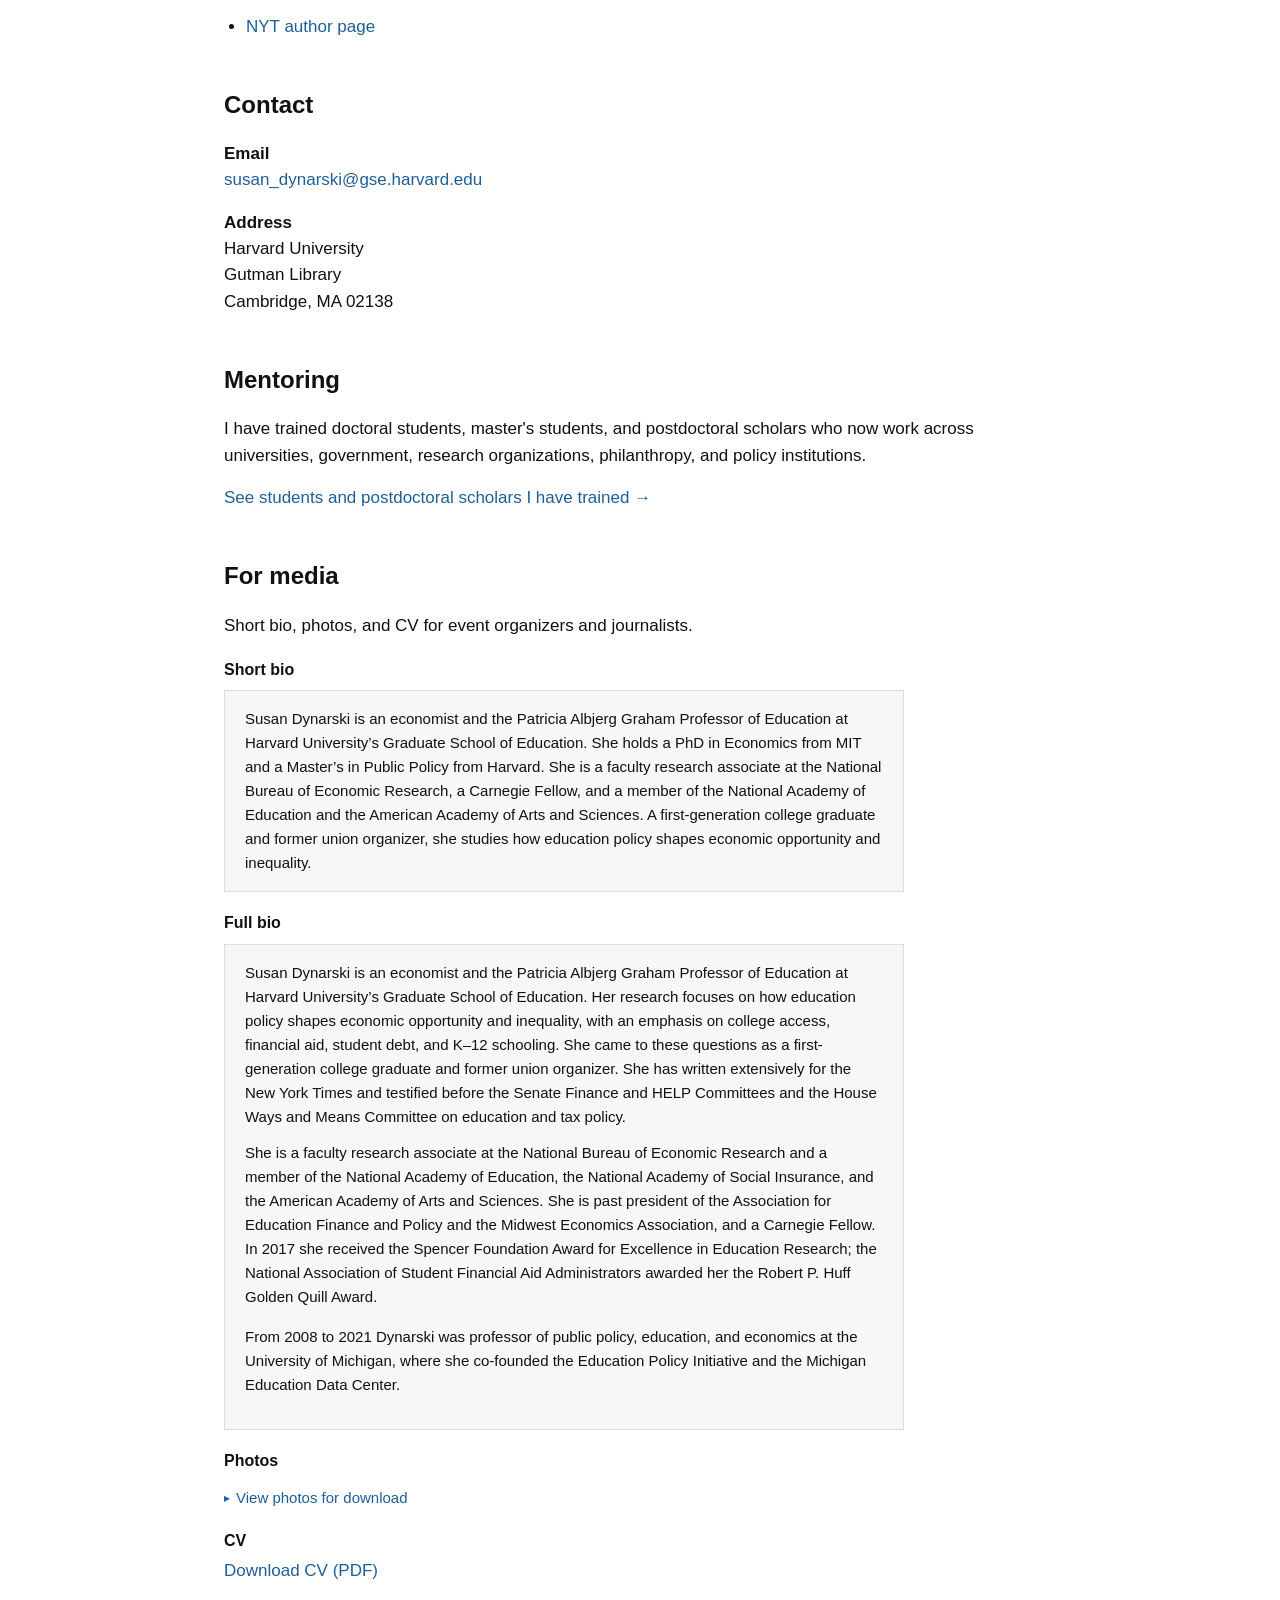
==== commit 13165d8d: "Add files via upload" ====
--- a/about.html
+++ b/about.html
@@ -2,6 +2,7 @@
 <html lang="en">
 <head>
 <meta charset="utf-8"/>
+<meta name="description" content="About Susan Dynarski — economist, Harvard professor, and researcher on education policy, college access, financial aid, and inequality."/>
 <meta content="width=device-width, initial-scale=1" name="viewport"/>
 <title>About | Susan Dynarski</title>
 <link href="assets/css/styles.css" rel="stylesheet"/>
@@ -85,13 +86,34 @@
 </section>
 
 <section class="about-block">
+<h2>Awards and recognition</h2>
+<ul class="link-list">
+<li>Education Week Top 100 U.S. Education Policy Influencers (2021)</li>
+<li><a href="https://fordschool.umich.edu/news/2009/susan-dynarski-was-featured-new-york-times-magazines-8th-annual-year-ideas-research" target="_blank" rel="noopener">New York Times Magazine Annual Year in Ideas</a> (2009)</li>
+<li>Global Education Evidence Advisory Panel, UK Foreign, Commonwealth &amp; Development Office (2020)</li>
+<li><a href="https://fordschool.umich.edu/news/2020/two-ford-school-faculty-awarded-prestigious-carnegie-fellowship" target="_blank" rel="noopener">Carnegie Fellow</a> (2020)</li>
+<li><a href="https://fordschool.umich.edu/news/2019/dynarski-named-one-inaugural-distinguished-diversity-social-transformation-professors" target="_blank" rel="noopener">University Diversity and Social Transformation Professor</a>, University of Michigan (2019)</li>
+<li>Spencer Foundation Award for Excellence in Education Research, APPAM (2017)</li>
+<li><a href="https://fordschool.umich.edu/news/2013/dynarski-and-hyman-receive-appams-raymond-vernon-memorial-award-excellence-research" target="_blank" rel="noopener">Vernon Prize</a>, best article in <em>Journal of Policy Analysis and Management</em> (2013)</li>
+<li>College Board Rethinking Student Aid and Reimagining Pell Task Forces (2013)</li>
+<li>Robert P. Huff Golden Quill Award, National Association of Student Financial Aid Administrators (2009)</li>
+<li><a href="https://fordschool.umich.edu/news/2015/susan-dynarski-honored-state-michigan-tackling-barriers-education-low-income-youth" target="_blank" rel="noopener">Honored by the State of Michigan for tackling barriers to education for low-income youth</a> (2015)</li>
+</ul>
+</section>
+<section class="about-block">
+<h2>Video profile</h2>
+<p><a href="https://www.youtube.com/watch?v=xtSJIAzQpTA" target="_blank" rel="noopener">Giving Back to Other First Generation College Students</a> (2016). There&#8217;s a sensitivity that comes from being a first-generation college student, says Dynarski. Those struggles inform her theories and drive her research agenda.</p>
+</section>
+<section class="about-block">
 <h2>Links</h2>
 <ul class="link-list">
-<li><a href="https://drive.google.com/file/d/1HPMUhIBD-CAKgwLNjorE9fPvN6MfXBRu/view?usp=sharing">CV</a></li>
-<li><a href="https://scholar.google.com/citations?user=nLR_FUYAAAAJ&amp;hl=en">Google Scholar</a></li>
-<li><a href="https://www.nber.org/people/susan_dynarski">NBER profile</a></li>
-<li><a href="https://www.gse.harvard.edu/directory/faculty/susan-dynarski">Harvard profile</a></li>
-<li><a href="https://calendly.com/prof_susan_dynarski">Make an appointment</a></li>
+<li><a href="Susan_Dynarski_CV.pdf">CV</a></li>
+<li><a href="https://scholar.google.com/citations?user=nLR_FUYAAAAJ&amp;hl=en" target="_blank" rel="noopener">Google Scholar</a></li>
+<li><a href="https://www.nber.org/people/susan_dynarski" target="_blank" rel="noopener">NBER profile</a></li>
+<li><a href="https://www.gse.harvard.edu/directory/faculty/susan-dynarski" target="_blank" rel="noopener">Harvard profile</a></li>
+<li><a href="https://calendly.com/prof_susan_dynarski" target="_blank" rel="noopener">Make an appointment</a></li>
+<li><a href="https://linktr.ee/susan.dynarski" target="_blank" rel="noopener">Linktree</a></li>
+<li><a href="https://www.nytimes.com/by/susan-dynarski" target="_blank" rel="noopener">NYT author page</a></li>
 </ul>
 </section>
 
@@ -180,7 +202,7 @@
 </details>
 
 <h3 style="font-size: 16px; margin: 20px 0 6px;">CV</h3>
-<p><a href="https://drive.google.com/file/d/1HPMUhIBD-CAKgwLNjorE9fPvN6MfXBRu/view?usp=sharing">Download CV (PDF)</a></p>
+<p><a href="Susan_Dynarski_CV.pdf">Download CV (PDF)</a></p>
 </section>
 
 </main>
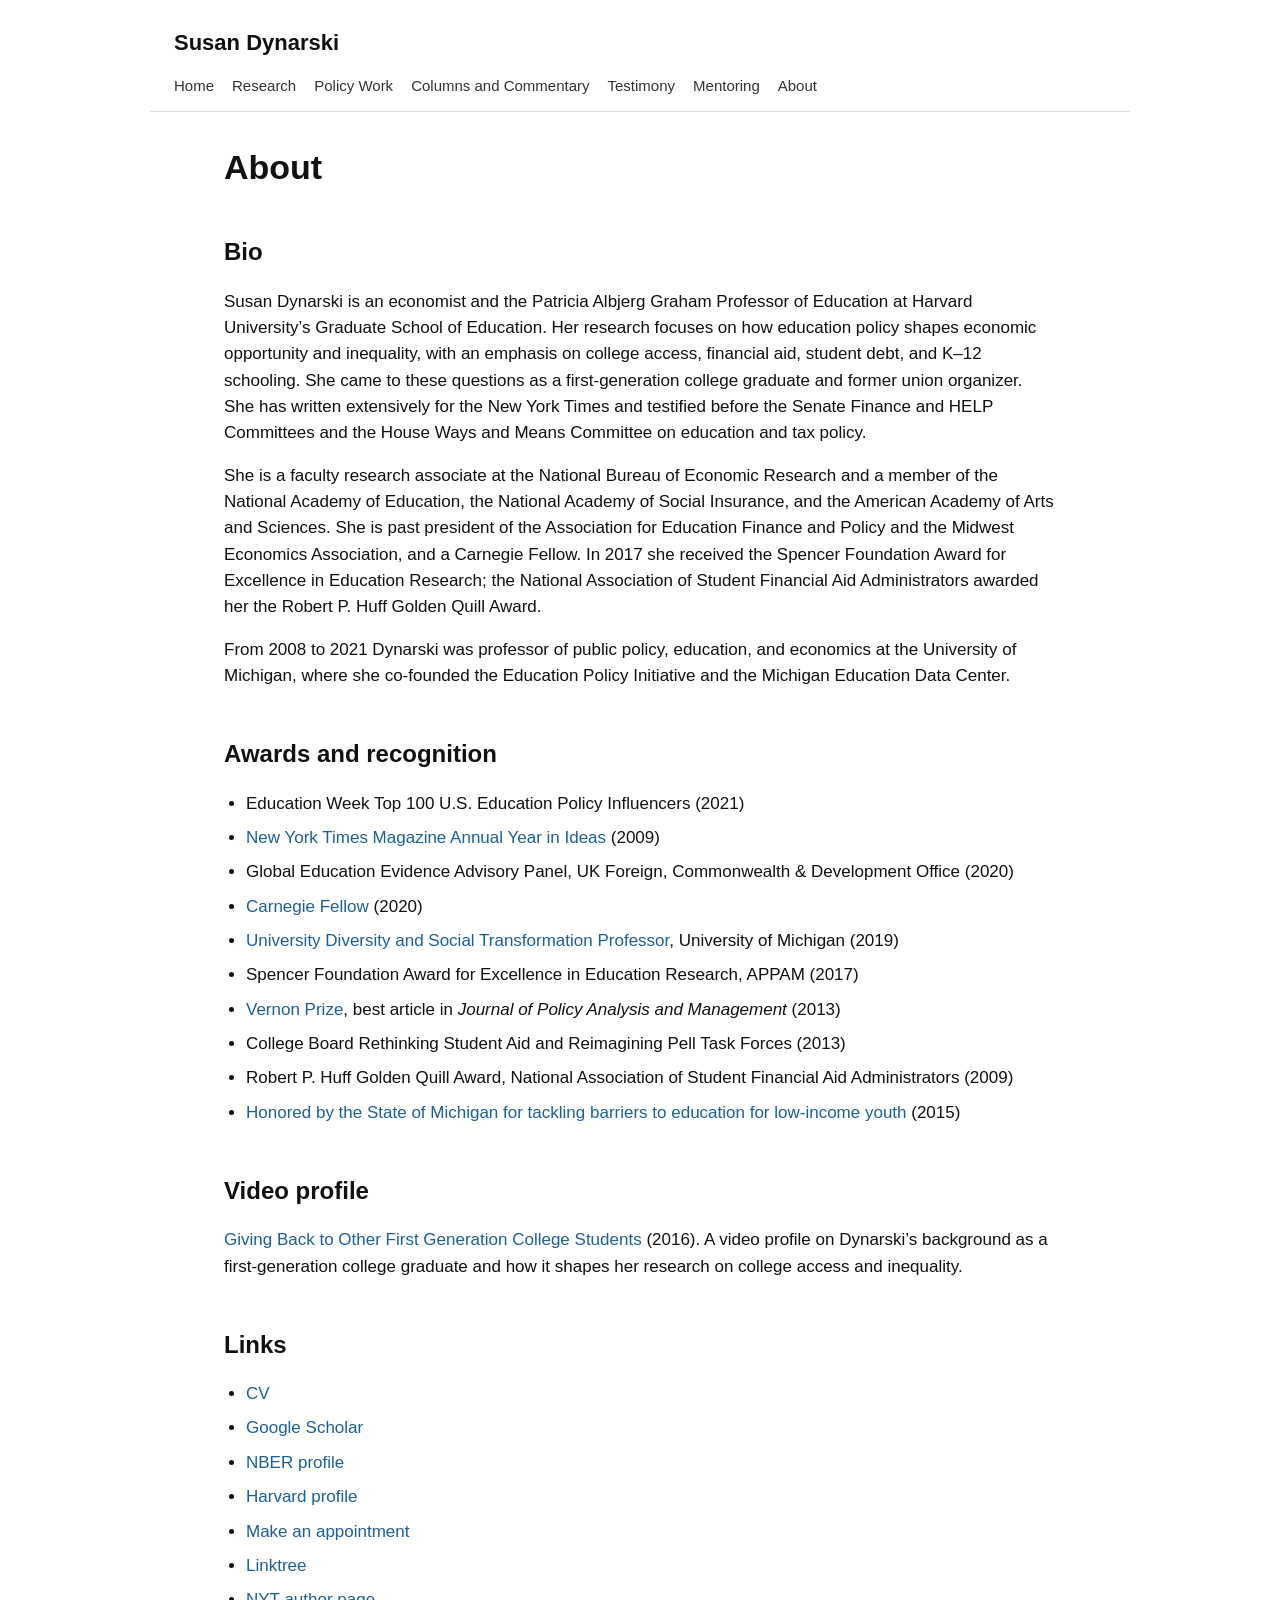
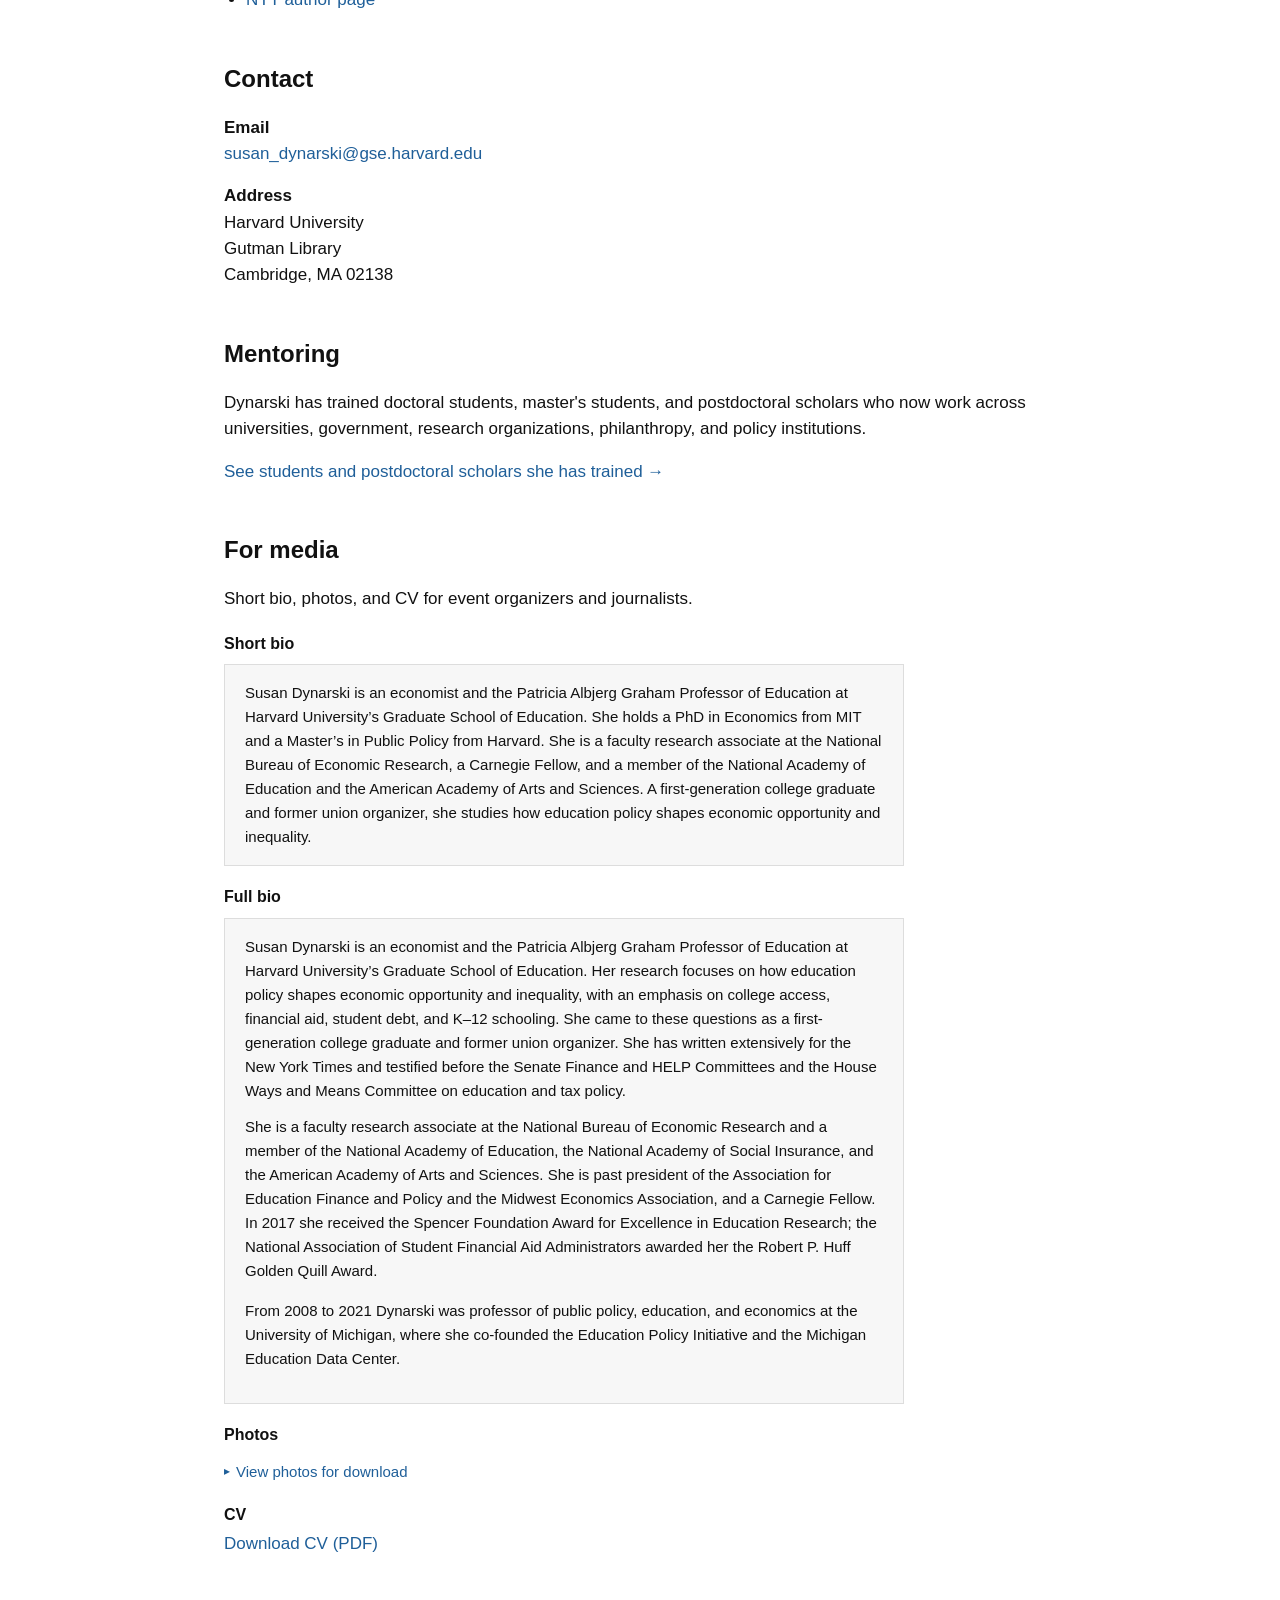
==== commit 66c4d216: "Add files via upload" ====
--- a/about.html
+++ b/about.html
@@ -102,7 +102,7 @@
 </section>
 <section class="about-block">
 <h2>Video profile</h2>
-<p><a href="https://www.youtube.com/watch?v=xtSJIAzQpTA" target="_blank" rel="noopener">Giving Back to Other First Generation College Students</a> (2016). There&#8217;s a sensitivity that comes from being a first-generation college student, says Dynarski. Those struggles inform her theories and drive her research agenda.</p>
+<p><a href="https://www.youtube.com/watch?v=xtSJIAzQpTA" target="_blank" rel="noopener">Giving Back to Other First Generation College Students</a> (2016). A video profile on Dynarski&#8217;s background as a first-generation college graduate and how it shapes her research on college access and inequality.</p>
 </section>
 <section class="about-block">
 <h2>Links</h2>
@@ -129,8 +129,8 @@
 
 <section class="about-block">
 <h2>Mentoring</h2>
-<p>I have trained doctoral students, master's students, and postdoctoral scholars who now work across universities, government, research organizations, philanthropy, and policy institutions.</p>
-<p><a href="mentoring.html">See students and postdoctoral scholars I have trained →</a></p>
+<p>Dynarski has trained doctoral students, master's students, and postdoctoral scholars who now work across universities, government, research organizations, philanthropy, and policy institutions.</p>
+<p><a href="mentoring.html">See students and postdoctoral scholars she has trained →</a></p>
 </section>
 
 <section class="about-block">
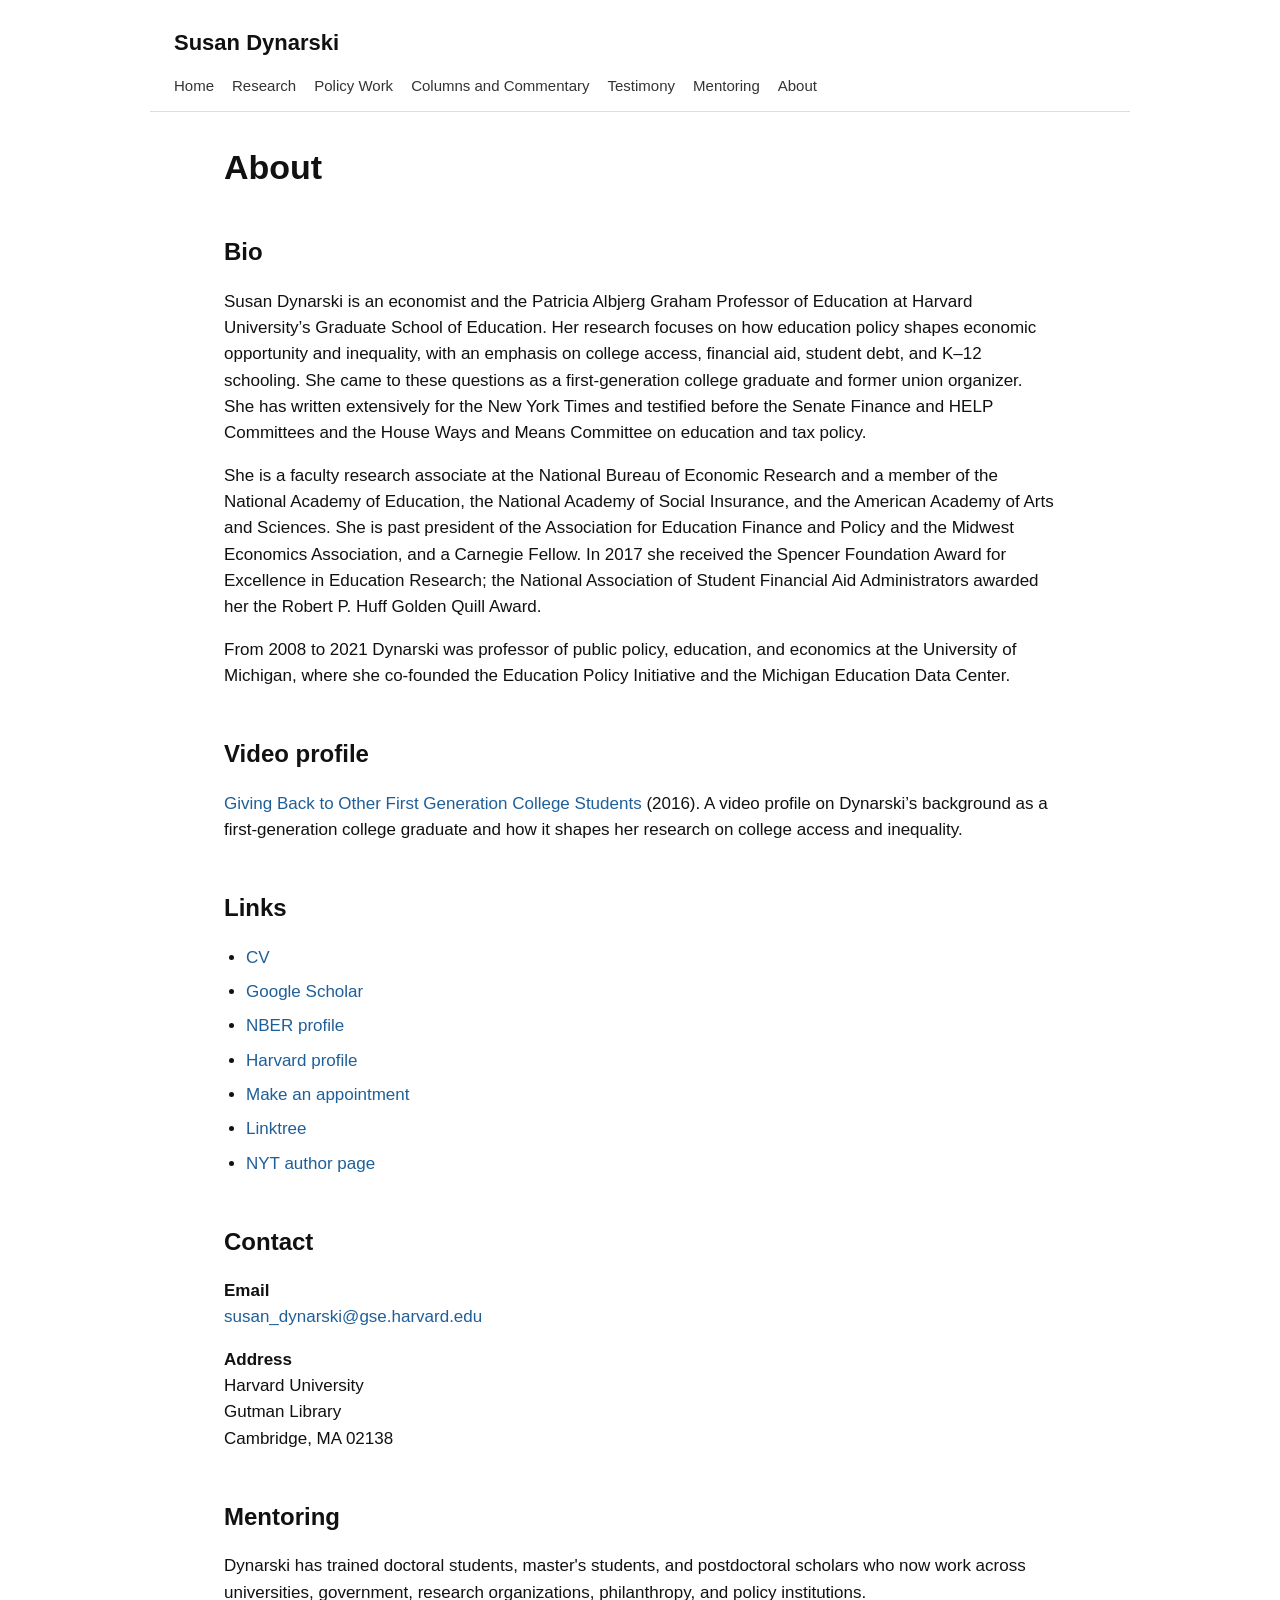
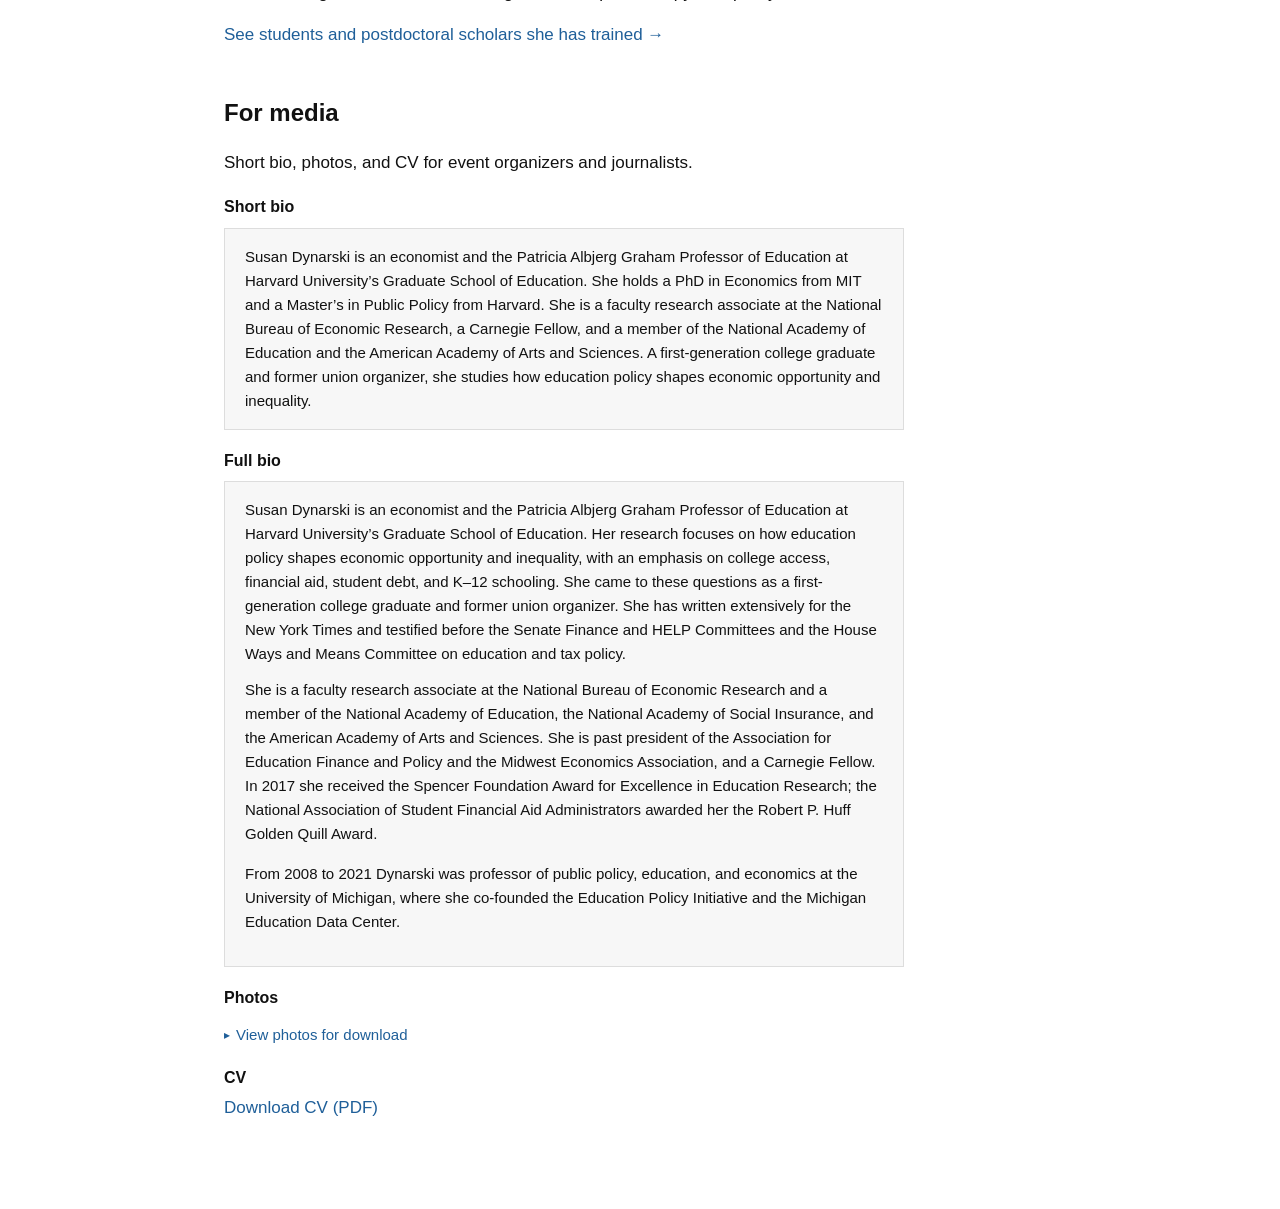
==== commit 6346670f: "Add files via upload" ====
--- a/about.html
+++ b/about.html
@@ -85,21 +85,6 @@
 <p>From 2008 to 2021 Dynarski was professor of public policy, education, and economics at the University of Michigan, where she co-founded the Education Policy Initiative and the Michigan Education Data Center. </p>
 </section>
 
-<section class="about-block">
-<h2>Awards and recognition</h2>
-<ul class="link-list">
-<li>Education Week Top 100 U.S. Education Policy Influencers (2021)</li>
-<li><a href="https://fordschool.umich.edu/news/2009/susan-dynarski-was-featured-new-york-times-magazines-8th-annual-year-ideas-research" target="_blank" rel="noopener">New York Times Magazine Annual Year in Ideas</a> (2009)</li>
-<li>Global Education Evidence Advisory Panel, UK Foreign, Commonwealth &amp; Development Office (2020)</li>
-<li><a href="https://fordschool.umich.edu/news/2020/two-ford-school-faculty-awarded-prestigious-carnegie-fellowship" target="_blank" rel="noopener">Carnegie Fellow</a> (2020)</li>
-<li><a href="https://fordschool.umich.edu/news/2019/dynarski-named-one-inaugural-distinguished-diversity-social-transformation-professors" target="_blank" rel="noopener">University Diversity and Social Transformation Professor</a>, University of Michigan (2019)</li>
-<li>Spencer Foundation Award for Excellence in Education Research, APPAM (2017)</li>
-<li><a href="https://fordschool.umich.edu/news/2013/dynarski-and-hyman-receive-appams-raymond-vernon-memorial-award-excellence-research" target="_blank" rel="noopener">Vernon Prize</a>, best article in <em>Journal of Policy Analysis and Management</em> (2013)</li>
-<li>College Board Rethinking Student Aid and Reimagining Pell Task Forces (2013)</li>
-<li>Robert P. Huff Golden Quill Award, National Association of Student Financial Aid Administrators (2009)</li>
-<li><a href="https://fordschool.umich.edu/news/2015/susan-dynarski-honored-state-michigan-tackling-barriers-education-low-income-youth" target="_blank" rel="noopener">Honored by the State of Michigan for tackling barriers to education for low-income youth</a> (2015)</li>
-</ul>
-</section>
 <section class="about-block">
 <h2>Video profile</h2>
 <p><a href="https://www.youtube.com/watch?v=xtSJIAzQpTA" target="_blank" rel="noopener">Giving Back to Other First Generation College Students</a> (2016). A video profile on Dynarski&#8217;s background as a first-generation college graduate and how it shapes her research on college access and inequality.</p>
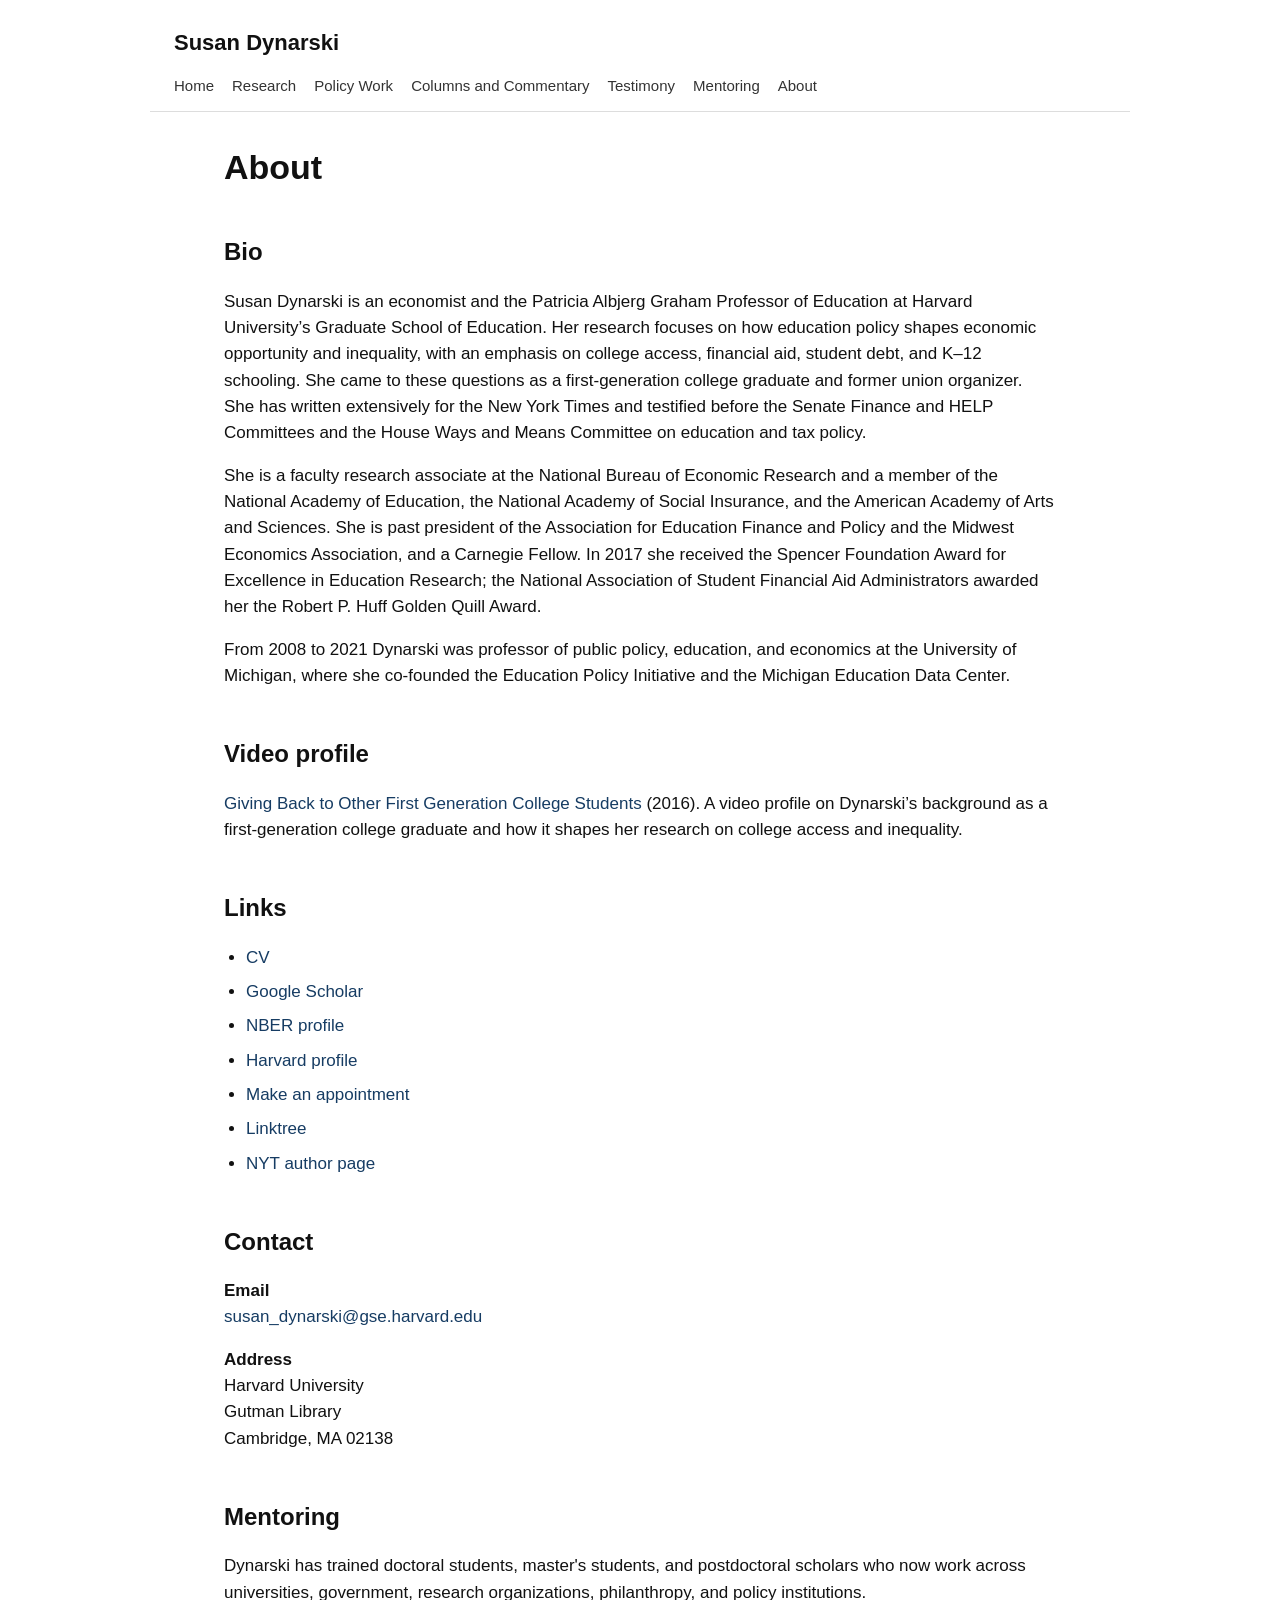
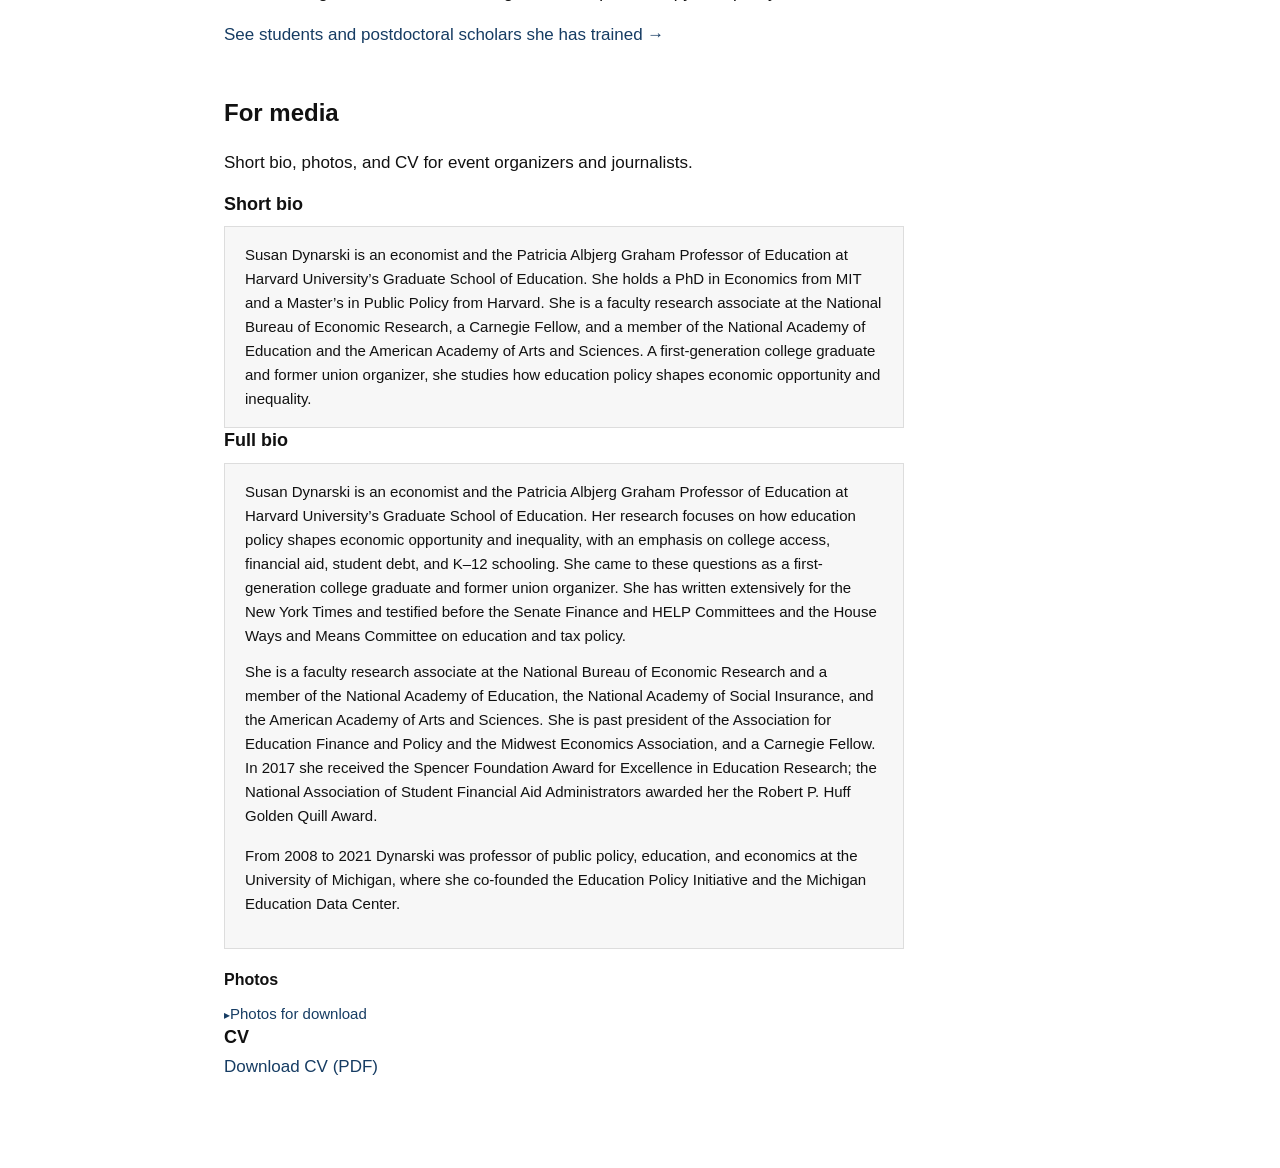
==== commit 0996ad37: "Add files via upload" ====
--- a/about.html
+++ b/about.html
@@ -122,17 +122,17 @@
 <h2>For media</h2>
 <p>Short bio, photos, and CV for event organizers and journalists.</p>
 
-<h3 style="font-size: 16px; margin: 20px 0 6px;">Short bio</h3>
+<h3 class="about-subhead">Short bio</h3>
 <div class="bio-box">Susan Dynarski is an economist and the Patricia Albjerg Graham Professor of Education at Harvard University&#8217;s Graduate School of Education. She holds a PhD in Economics from MIT and a Master&#8217;s in Public Policy from Harvard. She is a faculty research associate at the National Bureau of Economic Research, a Carnegie Fellow, and a member of the National Academy of Education and the American Academy of Arts and Sciences. A first-generation college graduate and former union organizer, she studies how education policy shapes economic opportunity and inequality.</div>
 
-<h3 style="font-size: 16px; margin: 20px 0 6px;">Full bio</h3>
+<h3 class="about-subhead">Full bio</h3>
 <div class="bio-box"><p style="margin:0 0 12px">Susan Dynarski is an economist and the Patricia Albjerg Graham Professor of Education at Harvard University&#8217;s Graduate School of Education. Her research focuses on how education policy shapes economic opportunity and inequality, with an emphasis on college access, financial aid, student debt, and K&#8211;12 schooling. She came to these questions as a first-generation college graduate and former union organizer. She has written extensively for the New York Times and testified before the Senate Finance and HELP Committees and the House Ways and Means Committee on education and tax policy.</p>
 <p>She is a faculty research associate at the National Bureau of Economic Research and a member of the National Academy of Education, the National Academy of Social Insurance, and the American Academy of Arts and Sciences. She is past president of the Association for Education Finance and Policy and the Midwest Economics Association, and a Carnegie Fellow. In 2017 she received the Spencer Foundation Award for Excellence in Education Research; the National Association of Student Financial Aid Administrators awarded her the Robert P. Huff Golden Quill Award. </p>
 <p>From 2008 to 2021 Dynarski was professor of public policy, education, and economics at the University of Michigan, where she co-founded the Education Policy Initiative and the Michigan Education Data Center. </p></div>
 
 <h3 style="font-size: 16px; margin: 20px 0 6px;">Photos</h3>
 <details>
-<summary>View photos for download</summary>
+<summary class="about-subhead" style="cursor:pointer; list-style:none; display:block;">Photos for download</summary>
 <p style="font-size: 14px; color: var(--muted, #5f6368); margin: 10px 0 12px;">Click a photo to download.</p>
 <div class="photo-grid">
 <div class="photo-item">
@@ -186,7 +186,7 @@
 </div>
 </details>
 
-<h3 style="font-size: 16px; margin: 20px 0 6px;">CV</h3>
+<h3 class="about-subhead">CV</h3>
 <p><a href="Susan_Dynarski_CV.pdf">Download CV (PDF)</a></p>
 </section>
 
--- a/assets/css/styles.css
+++ b/assets/css/styles.css
@@ -1,7 +1,7 @@
 :root {
   --text: #111111;
   --muted: #5f6368;
-  --link: #1f5f99;
+  --link: #163c63;
   --border: #dddddd;
   --soft: #f7f7f7;
 }
@@ -64,13 +64,18 @@
   gap: 20px;
   margin: 0 0 22px;
 }
-.dated-year { color: var(--muted); font-size: 15px; padding-top: 2px; }
+.dated-year {
+  color: var(--muted);
+  font-size: 15px;
+  padding-top: 2px;
+}
 .dated-body h3 { margin-bottom: 3px; }
 @media (max-width: 640px) {
   .dated-entry { grid-template-columns: 1fr; gap: 2px; margin-bottom: 24px; }
   .dated-year { font-weight: 600; }
 }
 
+/* ── Homepage ── */
 .home-layout {
   display: flex;
   gap: 48px;
@@ -91,9 +96,10 @@
 }
 @media (max-width: 640px) {
   .home-layout { flex-direction: column-reverse; gap: 20px; }
-  .home-photo { width: 140px; }
+  .home-photo img { width: 140px; }
 }
 
+/* ── Research page ── */
 .paper { padding: 0 0 22px; margin: 0 0 22px; border-bottom: 1px solid #e8e8e4; }
 .paper:last-child { border-bottom: none; padding-bottom: 0; }
 .bucket-note { color: var(--muted); font-size: 15px; max-width: 760px; margin: 0 0 22px; }
@@ -101,12 +107,73 @@
 .links { font-size: 14px; color: var(--muted); margin-top: 6px; }
 .links a { color: var(--link); }
 
+/* ── Columns page ── */
 .section-note { color: var(--muted); font-size: 16px; max-width: 760px; margin-bottom: 8px; }
 .site-footer { border-top: 1px solid #ddd; margin-top: 40px; padding-top: 18px; color: var(--muted); font-size: 14px; }
 
+/* ── Testimony page ── */
 .testimony-list { margin-top: 1.5rem; }
 .testimony-item { margin-bottom: 1.5rem; padding-bottom: 1.5rem; border-bottom: 1px solid #ddd; }
 .testimony-item:last-child { border-bottom: none; }
 .testimony-item .year { font-weight: 600; display: inline-block; min-width: 3.5rem; }
 .testimony-item .title { display: inline; }
 .testimony-links { margin-top: .25rem; margin-left: 3.75rem; font-size: .92rem; }
+
+/* ── Mentoring page ── */
+.dated-body { }
+.dated-body h3 { margin-bottom: 3px; }
+
+/* ── Research page extras ── */
+.research-main {
+  max-width: 980px;
+  padding: 36px 28px 80px;
+  line-height: 1.45;
+}
+.research-main h1 { font-size: 42px; letter-spacing: -0.03em; }
+.research-main h2 { font-size: 28px; letter-spacing: -0.02em; }
+.research-main h3 { font-size: 19px; line-height: 1.25; font-weight: 620; }
+.research-main h3 a { color: var(--text); text-decoration: none; }
+.research-main h3 a:hover { color: var(--link); text-decoration: underline; text-underline-offset: 3px; }
+.research-main .intro { font-size: 18px; color: #2a2a2a; max-width: 780px; }
+.research-main section { padding: 34px 0 30px; border-bottom: 1px solid #d8d8d8; }
+.research-main .bucket-note { font-size: 16px; }
+.research-main .desc { font-size: 15.5px; }
+.meta a { color: var(--link); text-decoration: none; }
+.meta a:hover { text-decoration: underline; text-underline-offset: 3px; }
+.media-coverage { color: var(--muted); font-size: 13px; margin-top: 6px; }
+.media-coverage a { color: var(--link); text-decoration: none; }
+.media-coverage a:hover { text-decoration: underline; text-underline-offset: 3px; }
+.coauthors { font-size: 14px; color: var(--muted); margin: 3px 0 6px; }
+.tip-wrap { position: relative; display: inline; }
+.tip-trigger { border-bottom: 1px dashed #d8d8d8; cursor: default; }
+.tip-box {
+  display: none;
+  position: absolute;
+  left: 0; top: calc(100% + 5px);
+  background: #fff;
+  border: 1px solid #d8d8d8;
+  border-radius: 4px;
+  padding: 8px 12px;
+  font-size: 13px;
+  color: var(--muted);
+  line-height: 1.6;
+  white-space: nowrap;
+  z-index: 10;
+  box-shadow: 0 2px 8px rgba(0,0,0,.08);
+}
+.tip-wrap:hover .tip-box { display: block; }
+
+/* ── Research section nav ── */
+.section-nav {
+  margin-top: 24px;
+  display: flex;
+  flex-wrap: wrap;
+  gap: 10px 18px;
+  font-size: 14px;
+}
+.section-nav a {
+  color: var(--link);
+  text-decoration: none;
+  border-bottom: 1px solid transparent;
+}
+.section-nav a:hover { border-bottom-color: var(--link); }
